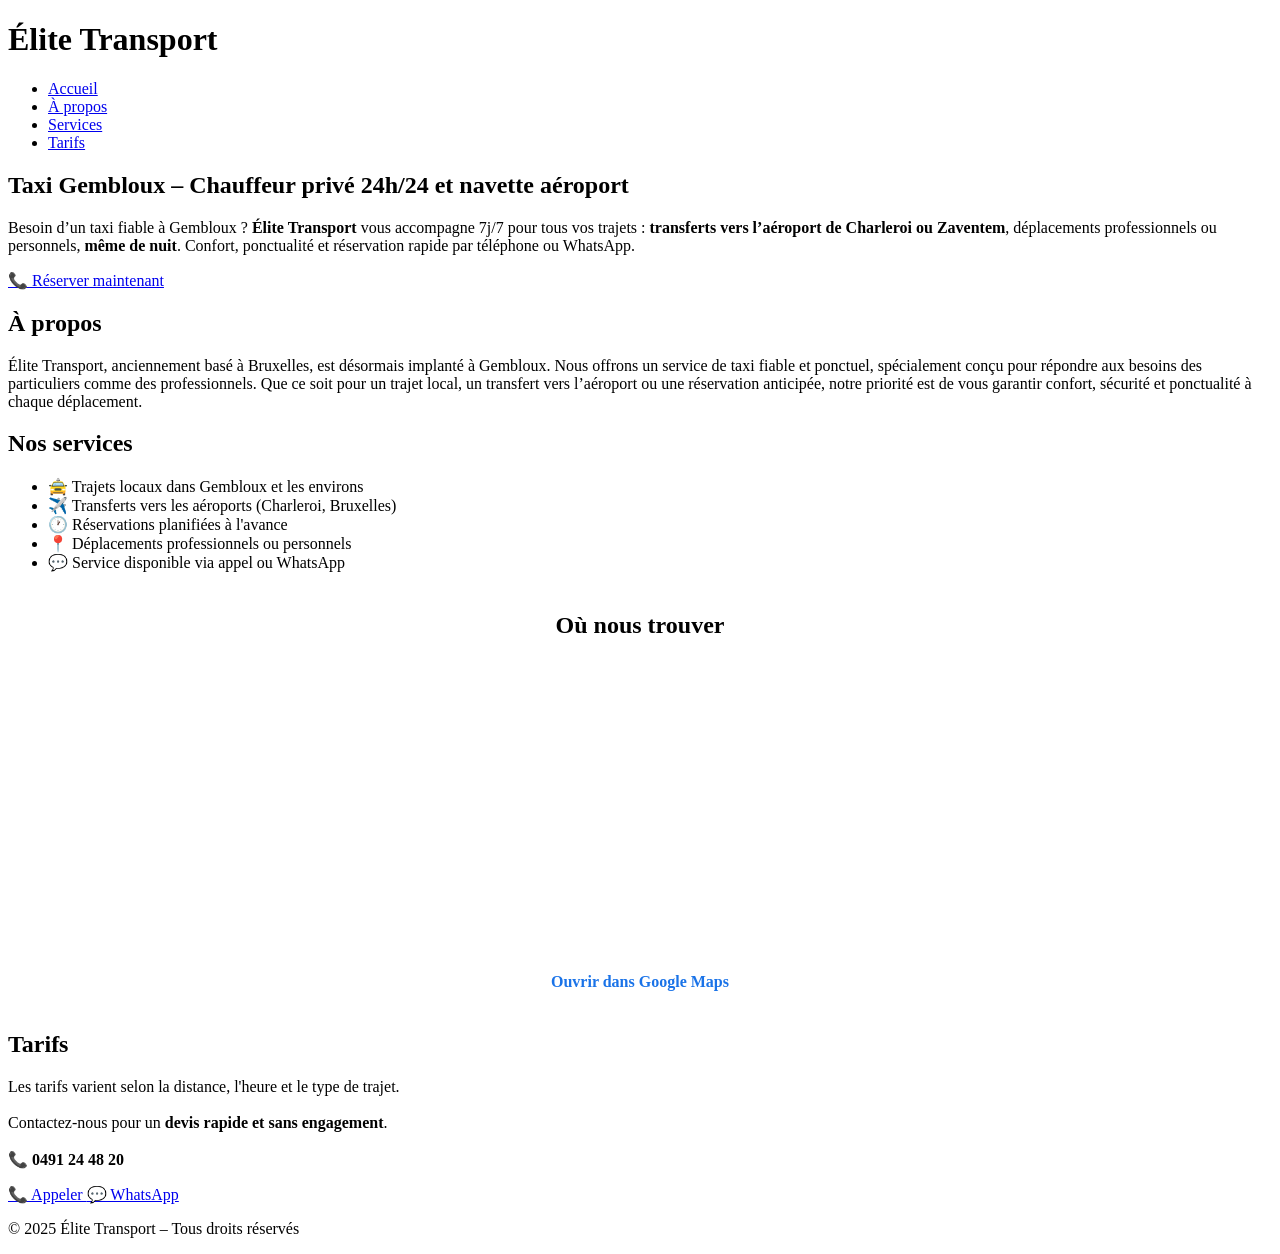
==== index.html @ c0501492 "Mise à jour de la meta description" ====
<!DOCTYPE html>
<html lang="fr">
  <head>
    <meta charset="UTF-8" />
    <meta name="viewport" content="width=device-width, initial-scale=1.0" />
    <meta
      name="description"
      content="Service de taxi fiable à Gembloux. Transferts aéroport Charleroi & Zaventem. Réservation rapide 24h/7 au 0491 24 48 20."
    />
    <title>
      Taxi Gembloux - Navette Aéroport Charleroi/Bruxelles - Elite Transport
    </title>

    <!-- Google Font (Poppins) -->
    <link
      href="https://fonts.googleapis.com/css2?family=Poppins&display=swap"
      rel="stylesheet"
    />

    <!-- Lien vers la feuille de style -->
    <link rel="stylesheet" href="style.css" />
  </head>

  <body>
    <!-- HEADER -->
    <header>
      <h1>Élite Transport</h1>
      <nav>
        <ul>
          <li><a href="#accueil">Accueil</a></li>
          <li><a href="#apropos">À propos</a></li>
          <li><a href="#services">Services</a></li>
          <li><a href="#tarifs">Tarifs</a></li>
        </ul>
      </nav>
    </header>

    <!-- SECTION ACCUEIL -->
    <section id="accueil">
      <h1>Taxi Gembloux – Chauffeur privé 24h/24 et navette aéroport</h1>
      <p>
        Besoin d’un taxi fiable à Gembloux ?
        <strong>Élite Transport</strong> vous accompagne 7j/7 pour tous vos
        trajets :
        <strong>transferts vers l’aéroport de Charleroi ou Zaventem</strong>,
        déplacements professionnels ou personnels,
        <strong>même de nuit</strong>. Confort, ponctualité et réservation
        rapide par téléphone ou WhatsApp.
      </p>
      <a href="tel:+32491244820" class="btn">📞 Réserver maintenant</a>
    </section>

    <!-- SECTION À PROPOS -->
    <section id="apropos">
      <h2>À propos</h2>
      <p>
        Élite Transport, anciennement basé à Bruxelles, est désormais implanté à
        Gembloux. Nous offrons un service de taxi fiable et ponctuel,
        spécialement conçu pour répondre aux besoins des particuliers comme des
        professionnels. Que ce soit pour un trajet local, un transfert vers
        l’aéroport ou une réservation anticipée, notre priorité est de vous
        garantir confort, sécurité et ponctualité à chaque déplacement.
      </p>
    </section>

    <!-- SECTION SERVICES -->
    <section id="services">
      <h2>Nos services</h2>
      <ul class="services-list">
        <li>🚖 Trajets locaux dans Gembloux et les environs</li>
        <li>✈️ Transferts vers les aéroports (Charleroi, Bruxelles)</li>
        <li>🕐 Réservations planifiées à l'avance</li>
        <li>📍 Déplacements professionnels ou personnels</li>
        <li>💬 Service disponible via appel ou WhatsApp</li>
      </ul>
    </section>
    <!--Section google map-->
    <section id="localisation" style="margin: 40px 0">
      <h2 style="text-align: center">Où nous trouver</h2>
      <iframe
        src="https://www.google.com/maps/embed?pb=!1m18!1m12!1m3!1d2536.061858182086!2d4.701999715706268!3d50.51995847944737!2m3!1f0!2f0!3f0!3m2!1i1024!2i768!4f13.1!3m3!1m2!1s0x47c08db95b4ea3f1%3A0x4c4c8c74d0035f15!2sAvenue%20de%20la%20Station%2C%205030%20Gembloux!5e0!3m2!1sfr!2sbe!4v1688442100000!5m2!1sfr!2sbe"
        width="100%"
        height="300"
        style="border: 0"
        allowfullscreen=""
        loading="lazy"
        referrerpolicy="no-referrer-when-downgrade"
        title="Localisation Élite Transport à Avenue de la Station, 5030 Gembloux"
      ></iframe>
      <p style="margin-top: 10px; text-align: center">
        <a
          href="https://goo.gl/maps/JeS1Qd5yTHWvXQvX7"
          target="_blank"
          rel="noopener"
          style="color: #1a73e8; font-weight: bold; text-decoration: none"
        >
          Ouvrir dans Google Maps
        </a>
      </p>
    </section>

    <!-- SECTION TARIFS -->
    <section id="tarifs">
      <h2>Tarifs</h2>
      <p>
        Les tarifs varient selon la distance, l'heure et le type de trajet.
        <br /><br />
        Contactez-nous pour un <strong>devis rapide et sans engagement</strong>.
        <br /><br />
        📞
        <strong
          ><a
            href="tel:+32491244820"
            style="color: inherit; text-decoration: none"
            >0491 24 48 20</a
          ></strong
        >
      </p>
    </section>
    <!-- Bandeau mobile appel + WhatsApp -->
    <section class="mobile-contact-bar">
      <a
        href="tel:+32491244820"
        class="btn-contact phone-btn"
        aria-label="Appeler Élite Transport"
      >
        📞 Appeler
      </a>
      <a
        href="https://wa.me/32491244820"
        target="_blank"
        class="btn-contact whatsapp-btn"
        aria-label="Contacter Élite Transport sur WhatsApp"
      >
        💬 WhatsApp
      </a>
    </section>

    <!-- FOOTER -->
    <footer>
      <p>© 2025 Élite Transport – Tous droits réservés</p>
    </footer>
  </body>
</html>
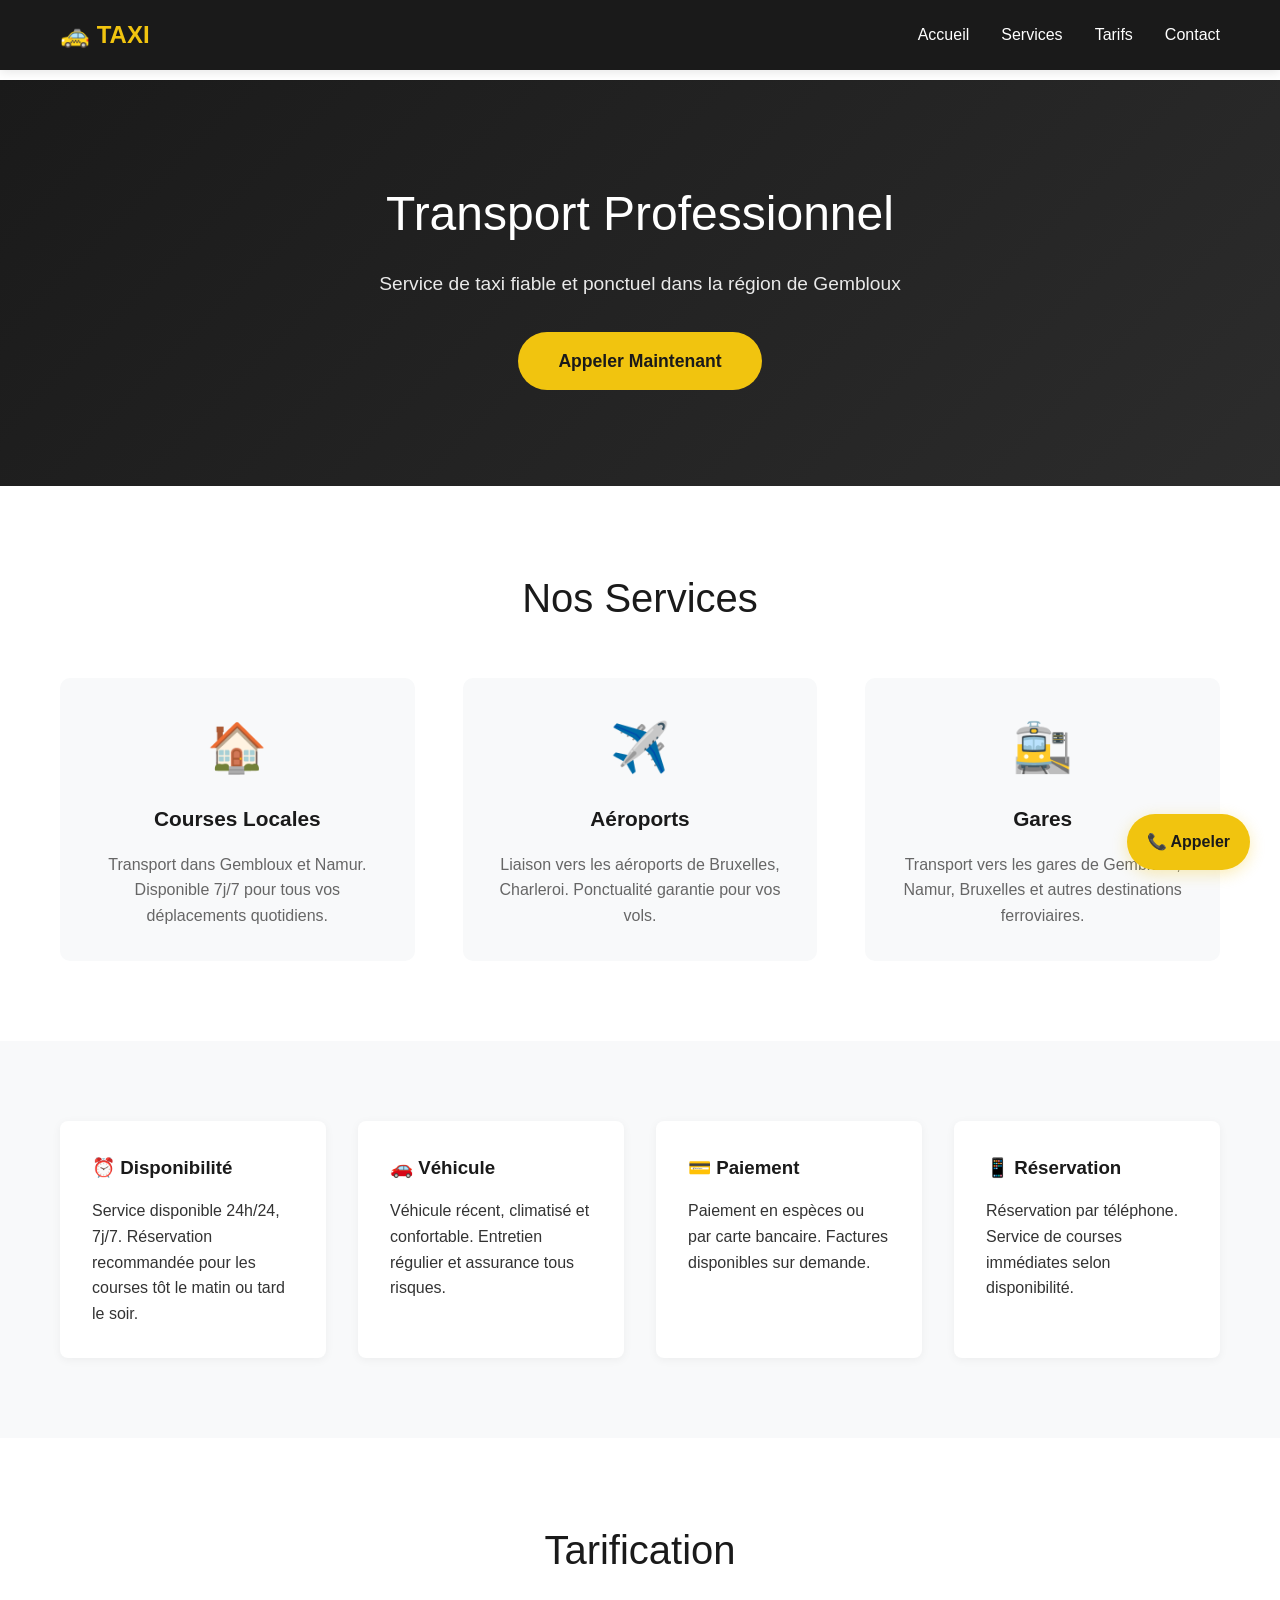
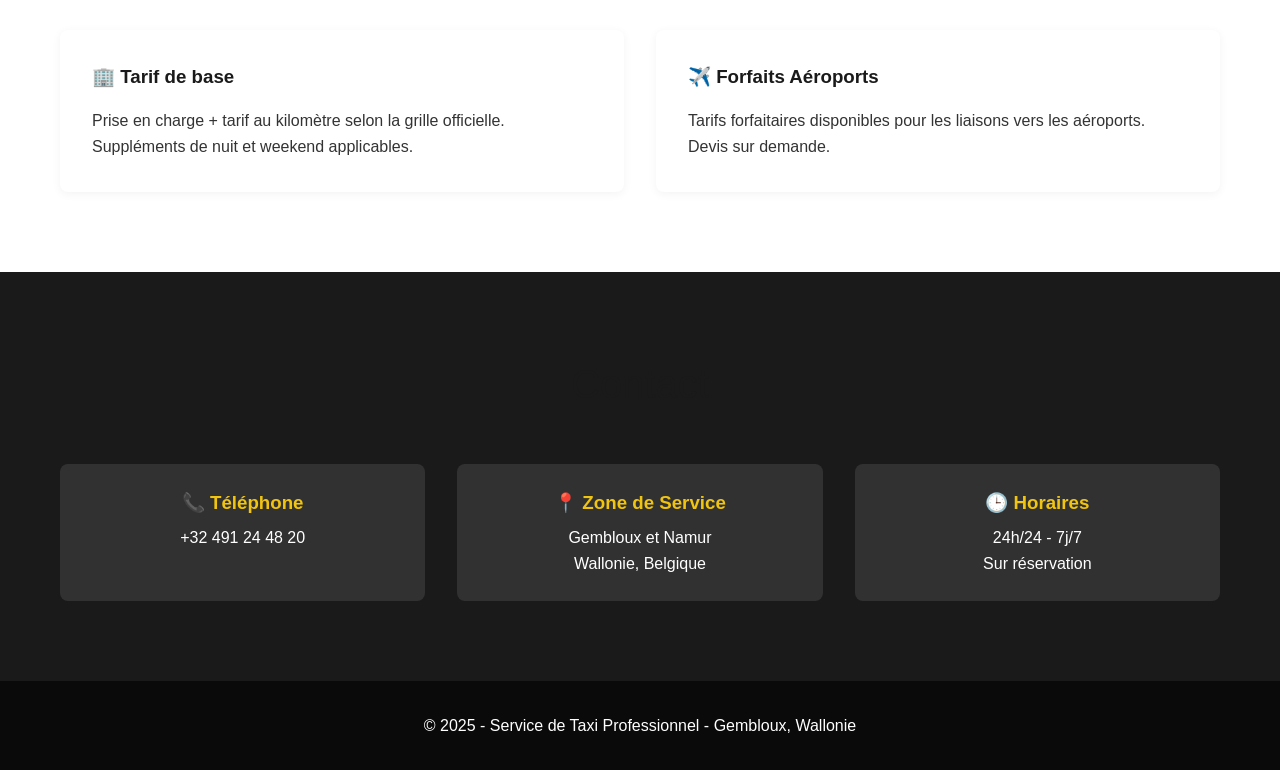
==== commit bab342da: "Ajout du site Taxi Gembloux" ====
--- a/index.html
+++ b/index.html
@@ -3,142 +3,432 @@
   <head>
     <meta charset="UTF-8" />
     <meta name="viewport" content="width=device-width, initial-scale=1.0" />
-    <meta
-      name="description"
-      content="Service de taxi fiable à Gembloux. Transferts aéroport Charleroi & Zaventem. Réservation rapide 24h/7 au 0491 24 48 20."
-    />
-    <title>
-      Taxi Gembloux - Navette Aéroport Charleroi/Bruxelles - Elite Transport
-    </title>
-
-    <!-- Google Font (Poppins) -->
-    <link
-      href="https://fonts.googleapis.com/css2?family=Poppins&display=swap"
-      rel="stylesheet"
-    />
-
-    <!-- Lien vers la feuille de style -->
-    <link rel="stylesheet" href="style.css" />
+    <title>Taxi - Transport Professionnel</title>
+
+    <meta name="description" content="Service de taxi fiable et professionnel à Gembloux et Namur. Courses locales, aéroports, gares. Réservation 24h/24, 7j/7.">
+
+    <style>
+      * {
+        margin: 0;
+        padding: 0;
+        box-sizing: border-box;
+      }
+
+      body {
+        font-family: "Segoe UI", Tahoma, Geneva, Verdana, sans-serif;
+        line-height: 1.6;
+        color: #333;
+        background-color: #fff;
+      }
+
+      .container {
+        max-width: 1200px;
+        margin: 0 auto;
+        padding: 0 20px;
+      }
+
+      header {
+        background: #1a1a1a;
+        color: white;
+        padding: 1rem 0;
+        position: fixed;
+        width: 100%;
+        top: 0;
+        z-index: 1000;
+        box-shadow: 0 2px 10px rgba(0, 0, 0, 0.1);
+      }
+
+      nav {
+        display: flex;
+        justify-content: space-between;
+        align-items: center;
+      }
+
+      .logo {
+        font-size: 1.5rem;
+        font-weight: bold;
+        color: #f1c40f;
+      }
+
+      .nav-links {
+        display: flex;
+        list-style: none;
+        gap: 2rem;
+      }
+
+      .nav-links a {
+        color: white;
+        text-decoration: none;
+        transition: color 0.3s;
+      }
+
+      .nav-links a:hover {
+        color: #f1c40f;
+      }
+
+      main {
+        margin-top: 80px;
+      }
+
+      .hero {
+        background: linear-gradient(135deg, #1a1a1a 0%, #2c2c2c 100%);
+        color: white;
+        padding: 6rem 0;
+        text-align: center;
+      }
+
+      .hero h1 {
+        font-size: 3rem;
+        margin-bottom: 1rem;
+        font-weight: 300;
+      }
+
+      .hero p {
+        font-size: 1.2rem;
+        margin-bottom: 2rem;
+        opacity: 0.9;
+      }
+
+      .cta-button {
+        display: inline-block;
+        background: #f1c40f;
+        color: #1a1a1a;
+        padding: 15px 40px;
+        text-decoration: none;
+        border-radius: 30px;
+        font-weight: bold;
+        font-size: 1.1rem;
+        transition: transform 0.3s, box-shadow 0.3s;
+      }
+
+      .cta-button:hover {
+        transform: translateY(-2px);
+        box-shadow: 0 5px 15px rgba(241, 196, 15, 0.3);
+      }
+
+      .section {
+        padding: 5rem 0;
+      }
+
+      .section h2 {
+        font-size: 2.5rem;
+        text-align: center;
+        margin-bottom: 3rem;
+        font-weight: 300;
+        color: #1a1a1a;
+      }
+
+      .services {
+        display: grid;
+        grid-template-columns: repeat(auto-fit, minmax(300px, 1fr));
+        gap: 3rem;
+        margin-top: 3rem;
+      }
+
+      .service-card {
+        text-align: center;
+        padding: 2rem;
+        background: #f8f9fa;
+        border-radius: 10px;
+        transition: transform 0.3s;
+      }
+
+      .service-card:hover {
+        transform: translateY(-5px);
+      }
+
+      .service-icon {
+        font-size: 3rem;
+        margin-bottom: 1rem;
+      }
+
+      .service-card h3 {
+        font-size: 1.3rem;
+        margin-bottom: 1rem;
+        color: #1a1a1a;
+      }
+
+      .service-card p {
+        color: #666;
+        line-height: 1.6;
+      }
+
+      .info-section {
+        background: #f8f9fa;
+      }
+
+      .info-grid {
+        display: grid;
+        grid-template-columns: repeat(auto-fit, minmax(250px, 1fr));
+        gap: 2rem;
+      }
+
+      .info-card {
+        background: white;
+        padding: 2rem;
+        border-radius: 8px;
+        box-shadow: 0 2px 10px rgba(0, 0, 0, 0.05);
+      }
+
+      .info-card h3 {
+        color: #1a1a1a;
+        margin-bottom: 1rem;
+        display: flex;
+        align-items: center;
+        gap: 10px;
+      }
+
+      .contact {
+        text-align: center;
+        background: #1a1a1a;
+        color: white;
+      }
+
+      .contact-info {
+        display: grid;
+        grid-template-columns: repeat(auto-fit, minmax(250px, 1fr));
+        gap: 2rem;
+        margin-top: 2rem;
+      }
+
+      .contact-item {
+        padding: 1.5rem;
+        background: rgba(255, 255, 255, 0.1);
+        border-radius: 8px;
+      }
+
+      .contact-item h3 {
+        color: #f1c40f;
+        margin-bottom: 0.5rem;
+      }
+
+      footer {
+        background: #0a0a0a;
+        color: white;
+        text-align: center;
+        padding: 2rem 0;
+      }
+
+      .phone-fixed {
+        position: fixed;
+        bottom: 30px;
+        right: 30px;
+        background: #f1c40f;
+        color: #1a1a1a;
+        padding: 15px 20px;
+        border-radius: 50px;
+        text-decoration: none;
+        font-weight: bold;
+        box-shadow: 0 4px 15px rgba(241, 196, 15, 0.3);
+        z-index: 1000;
+        transition: transform 0.3s;
+      }
+
+      .phone-fixed:hover {
+        transform: scale(1.05);
+      }
+
+      @media (max-width: 768px) {
+        .nav-links {
+          display: none;
+        }
+
+        .hero h1 {
+          font-size: 2rem;
+        }
+
+        .hero p {
+          font-size: 1rem;
+        }
+
+        .section h2 {
+          font-size: 2rem;
+        }
+
+        .services {
+          grid-template-columns: 1fr;
+        }
+      }
+    </style>
   </head>
-
   <body>
-    <!-- HEADER -->
     <header>
-      <h1>Élite Transport</h1>
-      <nav>
-        <ul>
+      <nav class="container">
+        <div class="logo">🚕 TAXI</div>
+        </div>
+        <ul class="nav-links">
           <li><a href="#accueil">Accueil</a></li>
-          <li><a href="#apropos">À propos</a></li>
           <li><a href="#services">Services</a></li>
           <li><a href="#tarifs">Tarifs</a></li>
+          <li><a href="#contact">Contact</a></li>
         </ul>
       </nav>
     </header>
 
-    <!-- SECTION ACCUEIL -->
-    <section id="accueil">
-      <h1>Taxi Gembloux – Chauffeur privé 24h/24 et navette aéroport</h1>
-      <p>
-        Besoin d’un taxi fiable à Gembloux ?
-        <strong>Élite Transport</strong> vous accompagne 7j/7 pour tous vos
-        trajets :
-        <strong>transferts vers l’aéroport de Charleroi ou Zaventem</strong>,
-        déplacements professionnels ou personnels,
-        <strong>même de nuit</strong>. Confort, ponctualité et réservation
-        rapide par téléphone ou WhatsApp.
-      </p>
-      <a href="tel:+32491244820" class="btn">📞 Réserver maintenant</a>
-    </section>
-
-    <!-- SECTION À PROPOS -->
-    <section id="apropos">
-      <h2>À propos</h2>
-      <p>
-        Élite Transport, anciennement basé à Bruxelles, est désormais implanté à
-        Gembloux. Nous offrons un service de taxi fiable et ponctuel,
-        spécialement conçu pour répondre aux besoins des particuliers comme des
-        professionnels. Que ce soit pour un trajet local, un transfert vers
-        l’aéroport ou une réservation anticipée, notre priorité est de vous
-        garantir confort, sécurité et ponctualité à chaque déplacement.
-      </p>
-    </section>
-
-    <!-- SECTION SERVICES -->
-    <section id="services">
-      <h2>Nos services</h2>
-      <ul class="services-list">
-        <li>🚖 Trajets locaux dans Gembloux et les environs</li>
-        <li>✈️ Transferts vers les aéroports (Charleroi, Bruxelles)</li>
-        <li>🕐 Réservations planifiées à l'avance</li>
-        <li>📍 Déplacements professionnels ou personnels</li>
-        <li>💬 Service disponible via appel ou WhatsApp</li>
-      </ul>
-    </section>
-    <!--Section google map-->
-    <section id="localisation" style="margin: 40px 0">
-      <h2 style="text-align: center">Où nous trouver</h2>
-      <iframe
-        src="https://www.google.com/maps/embed?pb=!1m18!1m12!1m3!1d2536.061858182086!2d4.701999715706268!3d50.51995847944737!2m3!1f0!2f0!3f0!3m2!1i1024!2i768!4f13.1!3m3!1m2!1s0x47c08db95b4ea3f1%3A0x4c4c8c74d0035f15!2sAvenue%20de%20la%20Station%2C%205030%20Gembloux!5e0!3m2!1sfr!2sbe!4v1688442100000!5m2!1sfr!2sbe"
-        width="100%"
-        height="300"
-        style="border: 0"
-        allowfullscreen=""
-        loading="lazy"
-        referrerpolicy="no-referrer-when-downgrade"
-        title="Localisation Élite Transport à Avenue de la Station, 5030 Gembloux"
-      ></iframe>
-      <p style="margin-top: 10px; text-align: center">
-        <a
-          href="https://goo.gl/maps/JeS1Qd5yTHWvXQvX7"
-          target="_blank"
-          rel="noopener"
-          style="color: #1a73e8; font-weight: bold; text-decoration: none"
-        >
-          Ouvrir dans Google Maps
-        </a>
-      </p>
-    </section>
-
-    <!-- SECTION TARIFS -->
-    <section id="tarifs">
-      <h2>Tarifs</h2>
-      <p>
-        Les tarifs varient selon la distance, l'heure et le type de trajet.
-        <br /><br />
-        Contactez-nous pour un <strong>devis rapide et sans engagement</strong>.
-        <br /><br />
-        📞
-        <strong
-          ><a
-            href="tel:+32491244820"
-            style="color: inherit; text-decoration: none"
-            >0491 24 48 20</a
-          ></strong
-        >
-      </p>
-    </section>
-    <!-- Bandeau mobile appel + WhatsApp -->
-    <section class="mobile-contact-bar">
-      <a
-        href="tel:+32491244820"
-        class="btn-contact phone-btn"
-        aria-label="Appeler Élite Transport"
-      >
-        📞 Appeler
-      </a>
-      <a
-        href="https://wa.me/32491244820"
-        target="_blank"
-        class="btn-contact whatsapp-btn"
-        aria-label="Contacter Élite Transport sur WhatsApp"
-      >
-        💬 WhatsApp
-      </a>
-    </section>
-
-    <!-- FOOTER -->
+    <main>
+      <section id="accueil" class="hero">
+        <div class="container">
+          <h1>Transport Professionnel</h1>
+          <p>Service de taxi fiable et ponctuel dans la région de Gembloux</p>
+          <a href="tel:+32491244820" class="cta-button">Appeler Maintenant</a>
+        </div>
+      </section>
+
+      <section id="services" class="section">
+        <div class="container">
+          <h2>Nos Services</h2>
+          <div class="services">
+            <div class="service-card">
+              <div class="service-icon">🏠</div>
+              <h3>Courses Locales</h3>
+              <p>
+                Transport dans Gembloux et Namur. Disponible 7j/7 pour tous vos
+                déplacements quotidiens.
+              </p>
+            </div>
+            <div class="service-card">
+              <div class="service-icon">✈️</div>
+              <h3>Aéroports</h3>
+              <p>
+                Liaison vers les aéroports de Bruxelles, Charleroi. Ponctualité
+                garantie pour vos vols.
+              </p>
+            </div>
+            <div class="service-card">
+              <div class="service-icon">🚉</div>
+              <h3>Gares</h3>
+              <p>
+                Transport vers les gares de Gembloux, Namur, Bruxelles et autres
+                destinations ferroviaires.
+              </p>
+            </div>
+          </div>
+        </div>
+      </section>
+
+      <section class="section info-section">
+        <div class="container">
+          <div class="info-grid">
+            <div class="info-card">
+              <h3>⏰ Disponibilité</h3>
+              <p>
+                Service disponible 24h/24, 7j/7. Réservation recommandée pour
+                les courses tôt le matin ou tard le soir.
+              </p>
+            </div>
+            <div class="info-card">
+              <h3>🚗 Véhicule</h3>
+              <p>
+                Véhicule récent, climatisé et confortable. Entretien régulier et
+                assurance tous risques.
+              </p>
+            </div>
+            <div class="info-card">
+              <h3>💳 Paiement</h3>
+              <p>
+                Paiement en espèces ou par carte bancaire. Factures disponibles
+                sur demande.
+              </p>
+            </div>
+            <div class="info-card">
+              <h3>📱 Réservation</h3>
+              <p>
+                Réservation par téléphone. Service de courses immédiates selon
+                disponibilité.
+              </p>
+            </div>
+          </div>
+        </div>
+      </section>
+
+      <section id="tarifs" class="section">
+        <div class="container">
+          <h2>Tarification</h2>
+          <div class="info-grid">
+            <div class="info-card">
+              <h3>🏢 Tarif de base</h3>
+              <p>
+                Prise en charge + tarif au kilomètre selon la grille officielle.
+                Suppléments de nuit et weekend applicables.
+              </p>
+            </div>
+            <div class="info-card">
+              <h3>✈️ Forfaits Aéroports</h3>
+              <p>
+                Tarifs forfaitaires disponibles pour les liaisons vers les
+                aéroports. Devis sur demande.
+              </p>
+            </div>
+          </div>
+        </div>
+      </section>
+
+      <section id="contact" class="section contact">
+        <div class="container">
+          <h2>Contact</h2>
+          <div class="contact-info">
+            <div class="contact-item">
+              <h3>📞 Téléphone</h3>
+              <p>+32 491 24 48 20</p>
+            </div>
+            <div class="contact-item">
+              <h3>📍 Zone de Service</h3>
+              <p>Gembloux et Namur<br />Wallonie, Belgique</p>
+            </div>
+            <div class="contact-item">
+              <h3>🕒 Horaires</h3>
+              <p>24h/24 - 7j/7<br />Sur réservation</p>
+            </div>
+          </div>
+        </div>
+      </section>
+    </main>
+
     <footer>
-      <p>© 2025 Élite Transport – Tous droits réservés</p>
+      <div class="container">
+        <p>&copy; 2025 - Service de Taxi Professionnel - Gembloux, Wallonie</p>
+      </div>
     </footer>
+
+    <a href="tel:+32491244820" class="phone-fixed">📞 Appeler</a>
+
+    <script>
+      // Smooth scrolling pour la navigation
+      document.querySelectorAll('a[href^="#"]').forEach((anchor) => {
+        anchor.addEventListener("click", function (e) {
+          e.preventDefault();
+          const target = document.querySelector(this.getAttribute("href"));
+          if (target) {
+            target.scrollIntoView({
+              behavior: "smooth",
+              block: "start",
+            });
+          }
+        });
+      });
+
+      // Animation d'apparition des éléments au scroll
+      const observerOptions = {
+        threshold: 0.1,
+        rootMargin: "0px 0px -50px 0px",
+      };
+
+      const observer = new IntersectionObserver((entries) => {
+        entries.forEach((entry) => {
+          if (entry.isIntersecting) {
+            entry.target.style.opacity = "1";
+            entry.target.style.transform = "translateY(0)";
+          }
+        });
+      }, observerOptions);
+
+      // Observer les cartes de service
+      document.querySelectorAll(".service-card, .info-card").forEach((card) => {
+        card.style.opacity = "0";
+        card.style.transform = "translateY(20px)";
+        card.style.transition = "opacity 0.6s ease, transform 0.6s ease";
+        observer.observe(card);
+      });
+    </script>
   </body>
 </html>
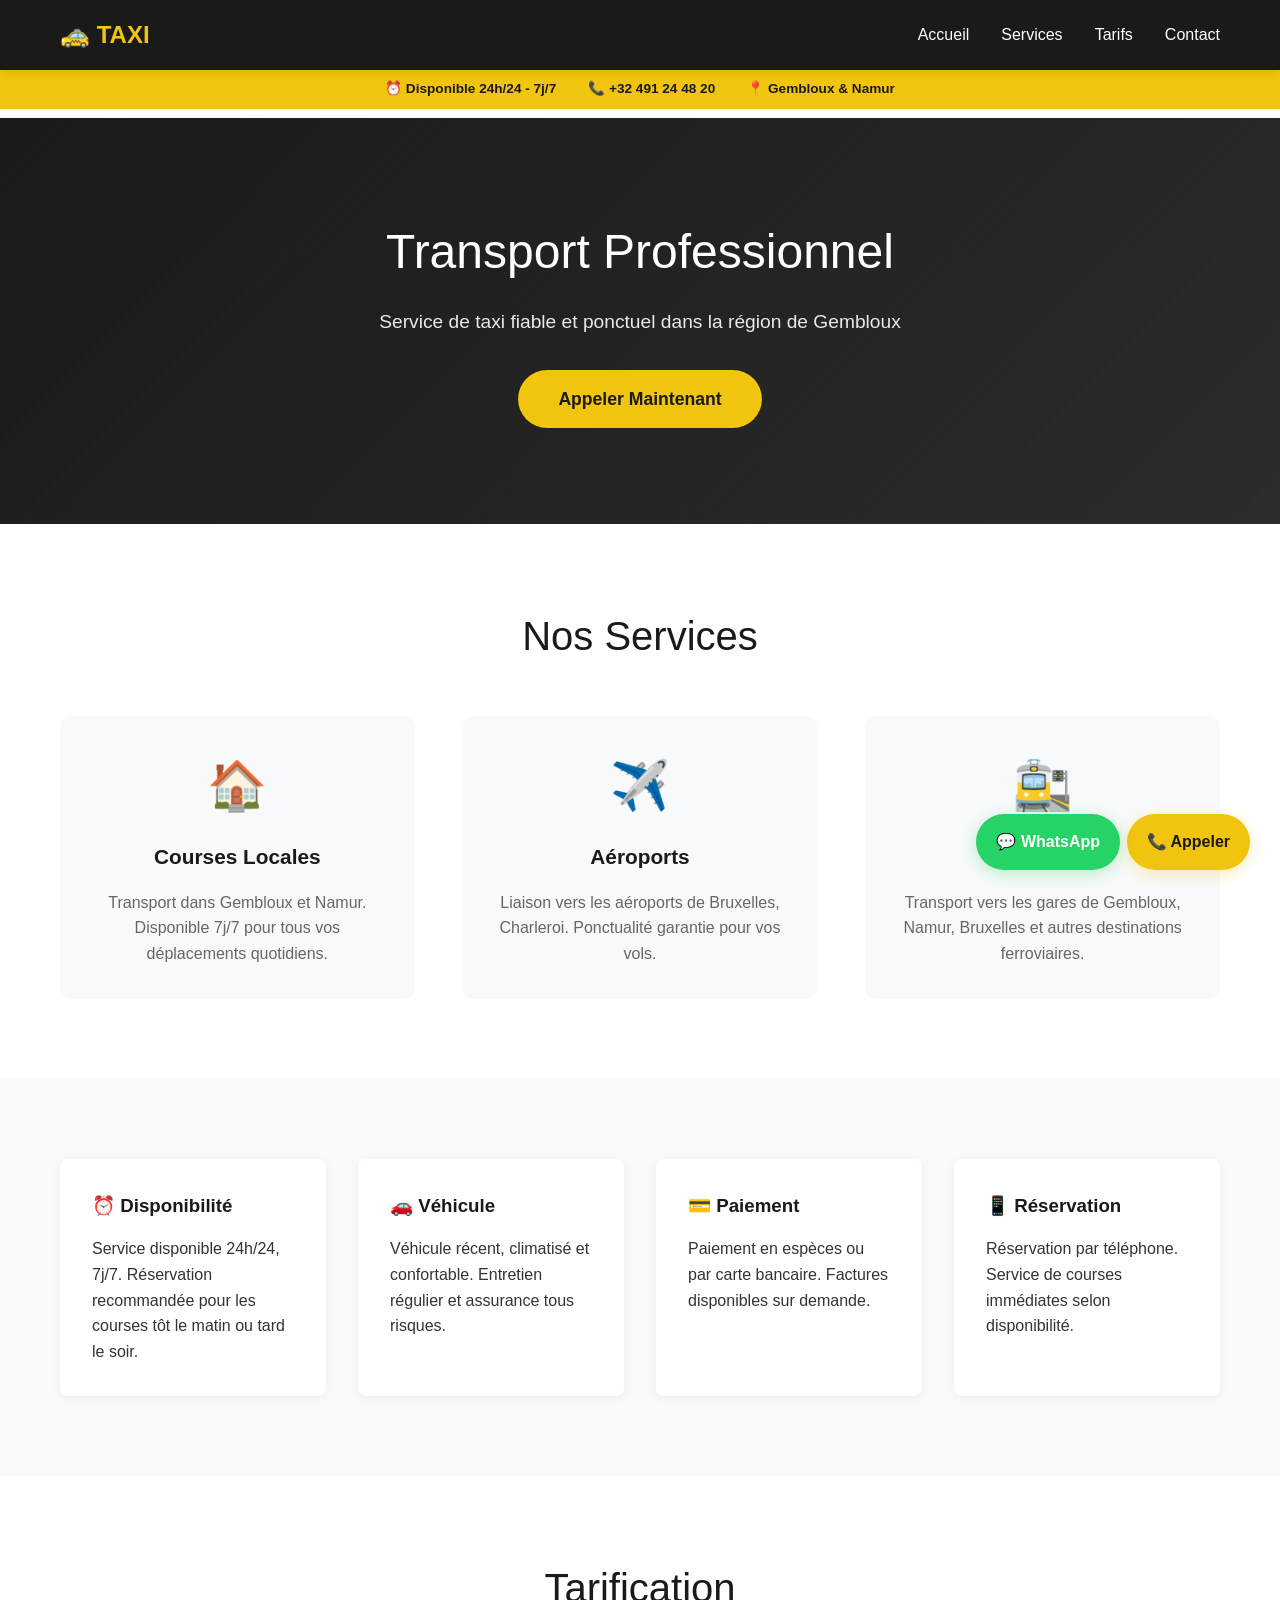
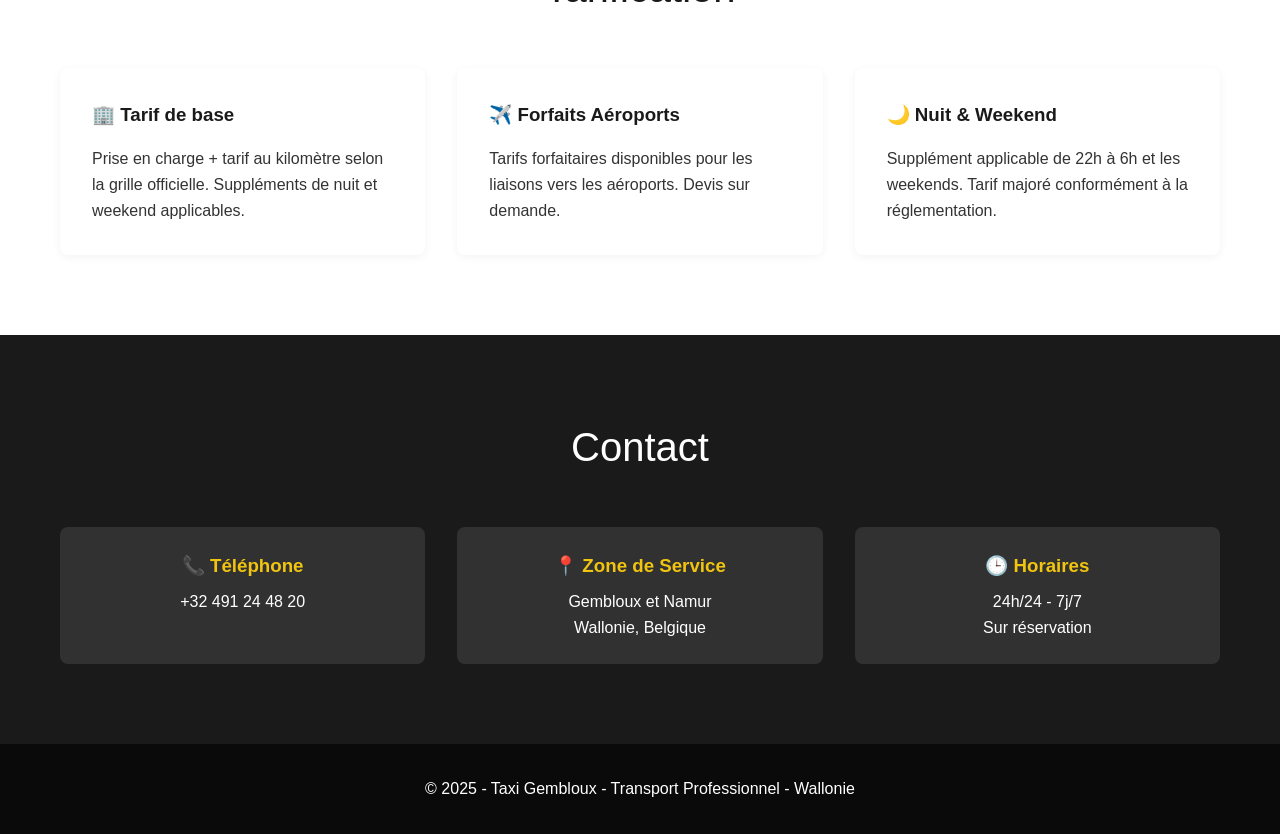
==== commit 22f18308: "Amélioration du site" ====
--- a/index.html
+++ b/index.html
@@ -3,267 +3,44 @@
   <head>
     <meta charset="UTF-8" />
     <meta name="viewport" content="width=device-width, initial-scale=1.0" />
-    <title>Taxi - Transport Professionnel</title>
-
-    <meta name="description" content="Service de taxi fiable et professionnel à Gembloux et Namur. Courses locales, aéroports, gares. Réservation 24h/24, 7j/7.">
-
-    <style>
-      * {
-        margin: 0;
-        padding: 0;
-        box-sizing: border-box;
-      }
-
-      body {
-        font-family: "Segoe UI", Tahoma, Geneva, Verdana, sans-serif;
-        line-height: 1.6;
-        color: #333;
-        background-color: #fff;
-      }
-
-      .container {
-        max-width: 1200px;
-        margin: 0 auto;
-        padding: 0 20px;
-      }
-
-      header {
-        background: #1a1a1a;
-        color: white;
-        padding: 1rem 0;
-        position: fixed;
-        width: 100%;
-        top: 0;
-        z-index: 1000;
-        box-shadow: 0 2px 10px rgba(0, 0, 0, 0.1);
-      }
-
-      nav {
-        display: flex;
-        justify-content: space-between;
-        align-items: center;
-      }
-
-      .logo {
-        font-size: 1.5rem;
-        font-weight: bold;
-        color: #f1c40f;
-      }
-
-      .nav-links {
-        display: flex;
-        list-style: none;
-        gap: 2rem;
-      }
-
-      .nav-links a {
-        color: white;
-        text-decoration: none;
-        transition: color 0.3s;
-      }
-
-      .nav-links a:hover {
-        color: #f1c40f;
-      }
-
-      main {
-        margin-top: 80px;
-      }
-
-      .hero {
-        background: linear-gradient(135deg, #1a1a1a 0%, #2c2c2c 100%);
-        color: white;
-        padding: 6rem 0;
-        text-align: center;
-      }
-
-      .hero h1 {
-        font-size: 3rem;
-        margin-bottom: 1rem;
-        font-weight: 300;
-      }
-
-      .hero p {
-        font-size: 1.2rem;
-        margin-bottom: 2rem;
-        opacity: 0.9;
-      }
-
-      .cta-button {
-        display: inline-block;
-        background: #f1c40f;
-        color: #1a1a1a;
-        padding: 15px 40px;
-        text-decoration: none;
-        border-radius: 30px;
-        font-weight: bold;
-        font-size: 1.1rem;
-        transition: transform 0.3s, box-shadow 0.3s;
-      }
-
-      .cta-button:hover {
-        transform: translateY(-2px);
-        box-shadow: 0 5px 15px rgba(241, 196, 15, 0.3);
-      }
-
-      .section {
-        padding: 5rem 0;
-      }
-
-      .section h2 {
-        font-size: 2.5rem;
-        text-align: center;
-        margin-bottom: 3rem;
-        font-weight: 300;
-        color: #1a1a1a;
-      }
-
-      .services {
-        display: grid;
-        grid-template-columns: repeat(auto-fit, minmax(300px, 1fr));
-        gap: 3rem;
-        margin-top: 3rem;
-      }
-
-      .service-card {
-        text-align: center;
-        padding: 2rem;
-        background: #f8f9fa;
-        border-radius: 10px;
-        transition: transform 0.3s;
-      }
-
-      .service-card:hover {
-        transform: translateY(-5px);
-      }
-
-      .service-icon {
-        font-size: 3rem;
-        margin-bottom: 1rem;
-      }
-
-      .service-card h3 {
-        font-size: 1.3rem;
-        margin-bottom: 1rem;
-        color: #1a1a1a;
-      }
-
-      .service-card p {
-        color: #666;
-        line-height: 1.6;
-      }
-
-      .info-section {
-        background: #f8f9fa;
-      }
-
-      .info-grid {
-        display: grid;
-        grid-template-columns: repeat(auto-fit, minmax(250px, 1fr));
-        gap: 2rem;
-      }
-
-      .info-card {
-        background: white;
-        padding: 2rem;
-        border-radius: 8px;
-        box-shadow: 0 2px 10px rgba(0, 0, 0, 0.05);
-      }
-
-      .info-card h3 {
-        color: #1a1a1a;
-        margin-bottom: 1rem;
-        display: flex;
-        align-items: center;
-        gap: 10px;
-      }
-
-      .contact {
-        text-align: center;
-        background: #1a1a1a;
-        color: white;
-      }
-
-      .contact-info {
-        display: grid;
-        grid-template-columns: repeat(auto-fit, minmax(250px, 1fr));
-        gap: 2rem;
-        margin-top: 2rem;
-      }
-
-      .contact-item {
-        padding: 1.5rem;
-        background: rgba(255, 255, 255, 0.1);
-        border-radius: 8px;
-      }
-
-      .contact-item h3 {
-        color: #f1c40f;
-        margin-bottom: 0.5rem;
-      }
-
-      footer {
-        background: #0a0a0a;
-        color: white;
-        text-align: center;
-        padding: 2rem 0;
-      }
-
-      .phone-fixed {
-        position: fixed;
-        bottom: 30px;
-        right: 30px;
-        background: #f1c40f;
-        color: #1a1a1a;
-        padding: 15px 20px;
-        border-radius: 50px;
-        text-decoration: none;
-        font-weight: bold;
-        box-shadow: 0 4px 15px rgba(241, 196, 15, 0.3);
-        z-index: 1000;
-        transition: transform 0.3s;
-      }
-
-      .phone-fixed:hover {
-        transform: scale(1.05);
-      }
-
-      @media (max-width: 768px) {
-        .nav-links {
-          display: none;
-        }
-
-        .hero h1 {
-          font-size: 2rem;
-        }
-
-        .hero p {
-          font-size: 1rem;
-        }
-
-        .section h2 {
-          font-size: 2rem;
-        }
-
-        .services {
-          grid-template-columns: 1fr;
-        }
-      }
-    </style>
+    <title>Taxi Gembloux - Transport Professionnel</title>
+
+    <meta
+      name="description"
+      content="Service de taxi fiable et professionnel à Gembloux et Namur. Courses locales, aéroports, gares. Réservation 24h/24, 7j/7."
+    />
+
+    <link rel="icon" type="image/svg+xml" href="favicon.svg" />
+    <link rel="stylesheet" href="style.css" />
   </head>
   <body>
     <header>
       <nav class="container">
         <div class="logo">🚕 TAXI</div>
-        </div>
-        <ul class="nav-links">
+        <ul class="nav-links" id="nav-links">
           <li><a href="#accueil">Accueil</a></li>
           <li><a href="#services">Services</a></li>
           <li><a href="#tarifs">Tarifs</a></li>
           <li><a href="#contact">Contact</a></li>
         </ul>
+        <button
+          class="hamburger"
+          id="hamburger"
+          aria-label="Ouvrir le menu"
+          aria-expanded="false"
+        >
+          <span></span>
+          <span></span>
+          <span></span>
+        </button>
       </nav>
     </header>
+
+    <div class="info-bar">
+      <span>⏰ Disponible 24h/24 - 7j/7</span>
+      <span>📞 +32 491 24 48 20</span>
+      <span>📍 Gembloux &amp; Namur</span>
+    </div>
 
     <main>
       <section id="accueil" class="hero">
@@ -359,6 +136,13 @@
                 aéroports. Devis sur demande.
               </p>
             </div>
+            <div class="info-card">
+              <h3>🌙 Nuit & Weekend</h3>
+              <p>
+                Supplément applicable de 22h à 6h et les weekends. Tarif majoré
+                conformément à la réglementation.
+              </p>
+            </div>
           </div>
         </div>
       </section>
@@ -386,13 +170,45 @@
 
     <footer>
       <div class="container">
-        <p>&copy; 2025 - Service de Taxi Professionnel - Gembloux, Wallonie</p>
+        <p>&copy; 2025 - Taxi Gembloux - Transport Professionnel - Wallonie</p>
       </div>
     </footer>
 
-    <a href="tel:+32491244820" class="phone-fixed">📞 Appeler</a>
+    <a
+      href="tel:+32491244820"
+      class="phone-fixed"
+      aria-label="Appeler le taxi au +32 491 24 48 20"
+      >📞 Appeler</a
+    >
+    <a
+      href="https://wa.me/32491244820"
+      class="whatsapp-fixed"
+      target="_blank"
+      rel="noopener"
+      aria-label="Contacter le taxi par WhatsApp"
+      >💬 WhatsApp</a
+    >
 
     <script>
+      // Menu hamburger
+      const hamburger = document.getElementById("hamburger");
+      const navLinks = document.getElementById("nav-links");
+
+      hamburger.addEventListener("click", () => {
+        const isOpen = navLinks.classList.toggle("open");
+        hamburger.classList.toggle("open", isOpen);
+        hamburger.setAttribute("aria-expanded", isOpen);
+      });
+
+      // Fermer le menu au clic sur un lien
+      navLinks.querySelectorAll("a").forEach((link) => {
+        link.addEventListener("click", () => {
+          navLinks.classList.remove("open");
+          hamburger.classList.remove("open");
+          hamburger.setAttribute("aria-expanded", "false");
+        });
+      });
+
       // Smooth scrolling pour la navigation
       document.querySelectorAll('a[href^="#"]').forEach((anchor) => {
         anchor.addEventListener("click", function (e) {
--- a/style.css
+++ b/style.css
@@ -0,0 +1,371 @@
+* {
+  margin: 0;
+  padding: 0;
+  box-sizing: border-box;
+}
+
+body {
+  font-family: "Segoe UI", Tahoma, Geneva, Verdana, sans-serif;
+  line-height: 1.6;
+  color: #333;
+  background-color: #fff;
+}
+
+.container {
+  max-width: 1200px;
+  margin: 0 auto;
+  padding: 0 20px;
+}
+
+header {
+  background: #1a1a1a;
+  color: white;
+  padding: 1rem 0;
+  position: fixed;
+  width: 100%;
+  top: 0;
+  z-index: 1000;
+  box-shadow: 0 2px 10px rgba(0, 0, 0, 0.1);
+}
+
+nav {
+  display: flex;
+  justify-content: space-between;
+  align-items: center;
+}
+
+.logo {
+  font-size: 1.5rem;
+  font-weight: bold;
+  color: #f1c40f;
+}
+
+.nav-links {
+  display: flex;
+  list-style: none;
+  gap: 2rem;
+}
+
+.nav-links a {
+  color: white;
+  text-decoration: none;
+  transition: color 0.3s;
+}
+
+.nav-links a:hover {
+  color: #f1c40f;
+}
+
+.info-bar {
+  position: fixed;
+  top: 68px;
+  width: 100%;
+  background: #f1c40f;
+  color: #1a1a1a;
+  text-align: center;
+  padding: 0.6rem 1rem;
+  font-size: 0.85rem;
+  font-weight: 600;
+  display: flex;
+  justify-content: center;
+  gap: 2rem;
+  z-index: 999;
+}
+
+main {
+  margin-top: 118px;
+}
+
+.hero {
+  background: linear-gradient(135deg, #1a1a1a 0%, #2c2c2c 100%);
+  color: white;
+  padding: 6rem 0;
+  text-align: center;
+}
+
+.hero h1 {
+  font-size: 3rem;
+  margin-bottom: 1rem;
+  font-weight: 300;
+}
+
+.hero p {
+  font-size: 1.2rem;
+  margin-bottom: 2rem;
+  opacity: 0.9;
+}
+
+.cta-button {
+  display: inline-block;
+  background: #f1c40f;
+  color: #1a1a1a;
+  padding: 15px 40px;
+  text-decoration: none;
+  border-radius: 30px;
+  font-weight: bold;
+  font-size: 1.1rem;
+  transition: transform 0.3s, box-shadow 0.3s;
+}
+
+.cta-button:hover {
+  transform: translateY(-2px);
+  box-shadow: 0 5px 15px rgba(241, 196, 15, 0.3);
+}
+
+.section {
+  padding: 5rem 0;
+}
+
+.section h2 {
+  font-size: 2.5rem;
+  text-align: center;
+  margin-bottom: 3rem;
+  font-weight: 300;
+  color: #1a1a1a;
+}
+
+.services {
+  display: grid;
+  grid-template-columns: repeat(auto-fit, minmax(300px, 1fr));
+  gap: 3rem;
+  margin-top: 3rem;
+}
+
+.service-card {
+  text-align: center;
+  padding: 2rem;
+  background: #f8f9fa;
+  border-radius: 10px;
+  transition: transform 0.3s;
+}
+
+.service-card:hover {
+  transform: translateY(-5px);
+}
+
+.service-icon {
+  font-size: 3rem;
+  margin-bottom: 1rem;
+}
+
+.service-card h3 {
+  font-size: 1.3rem;
+  margin-bottom: 1rem;
+  color: #1a1a1a;
+}
+
+.service-card p {
+  color: #666;
+  line-height: 1.6;
+}
+
+.info-section {
+  background: #f8f9fa;
+}
+
+.info-grid {
+  display: grid;
+  grid-template-columns: repeat(auto-fit, minmax(250px, 1fr));
+  gap: 2rem;
+}
+
+.info-card {
+  background: white;
+  padding: 2rem;
+  border-radius: 8px;
+  box-shadow: 0 2px 10px rgba(0, 0, 0, 0.05);
+}
+
+.info-card h3 {
+  color: #1a1a1a;
+  margin-bottom: 1rem;
+  display: flex;
+  align-items: center;
+  gap: 10px;
+}
+
+.contact {
+  text-align: center;
+  background: #1a1a1a;
+  color: white;
+}
+
+.contact h2 {
+  color: white;
+}
+
+.contact-info {
+  display: grid;
+  grid-template-columns: repeat(auto-fit, minmax(250px, 1fr));
+  gap: 2rem;
+  margin-top: 2rem;
+}
+
+.contact-item {
+  padding: 1.5rem;
+  background: rgba(255, 255, 255, 0.1);
+  border-radius: 8px;
+}
+
+.contact-item h3 {
+  color: #f1c40f;
+  margin-bottom: 0.5rem;
+}
+
+footer {
+  background: #0a0a0a;
+  color: white;
+  text-align: center;
+  padding: 2rem 0;
+}
+
+/* Boutons fixes — desktop */
+.phone-fixed {
+  position: fixed;
+  bottom: 30px;
+  right: 30px;
+  background: #f1c40f;
+  color: #1a1a1a;
+  padding: 15px 20px;
+  border-radius: 50px;
+  text-decoration: none;
+  font-weight: bold;
+  box-shadow: 0 4px 15px rgba(241, 196, 15, 0.3);
+  z-index: 1000;
+  transition: transform 0.3s;
+}
+
+.phone-fixed:hover {
+  transform: scale(1.05);
+}
+
+.whatsapp-fixed {
+  position: fixed;
+  bottom: 30px;
+  right: 160px;
+  background: #25d366;
+  color: white;
+  padding: 15px 20px;
+  border-radius: 50px;
+  text-decoration: none;
+  font-weight: bold;
+  box-shadow: 0 4px 15px rgba(37, 211, 102, 0.3);
+  z-index: 1000;
+  transition: transform 0.3s;
+}
+
+.whatsapp-fixed:hover {
+  transform: scale(1.05);
+}
+
+.hamburger {
+  display: none;
+  flex-direction: column;
+  gap: 5px;
+  background: none;
+  border: none;
+  cursor: pointer;
+  padding: 5px;
+}
+
+.hamburger span {
+  display: block;
+  width: 25px;
+  height: 2px;
+  background: white;
+  border-radius: 2px;
+  transition: transform 0.3s, opacity 0.3s;
+}
+
+.hamburger.open span:nth-child(1) {
+  transform: translateY(7px) rotate(45deg);
+}
+
+.hamburger.open span:nth-child(2) {
+  opacity: 0;
+}
+
+.hamburger.open span:nth-child(3) {
+  transform: translateY(-7px) rotate(-45deg);
+}
+
+/* ===== MOBILE ===== */
+@media (max-width: 768px) {
+  .hamburger {
+    display: flex;
+  }
+
+  .nav-links {
+    display: none;
+    flex-direction: column;
+    gap: 0;
+    position: absolute;
+    top: 100%;
+    left: 0;
+    width: 100%;
+    background: #1a1a1a;
+    padding: 1rem 0;
+  }
+
+  .nav-links.open {
+    display: flex;
+  }
+
+  .nav-links li a {
+    display: block;
+    padding: 0.75rem 1.5rem;
+  }
+
+  .hero h1 {
+    font-size: 2rem;
+  }
+
+  .hero p {
+    font-size: 1rem;
+  }
+
+  .section h2 {
+    font-size: 2rem;
+  }
+
+  .services {
+    grid-template-columns: 1fr;
+  }
+
+  /* Bannière jaune — plus haute et visible */
+  .info-bar {
+    top: 57px;
+    padding: 1.2rem 1rem 0.8rem 1rem;
+    font-size: 0.75rem;
+    gap: 0.6rem;
+    flex-wrap: wrap;
+    line-height: 1.8;
+  }
+
+  main {
+    margin-top: 160px;
+  }
+
+  /* Boutons fixes — centrés avec espace entre eux */
+  .phone-fixed,
+  .whatsapp-fixed {
+    position: fixed;
+    bottom: 20px;
+    top: auto;
+    right: auto;
+    left: auto;
+    transform: none;
+    padding: 13px 20px;
+    font-size: 0.95rem;
+  }
+
+  .whatsapp-fixed {
+    left: 8px;
+    background: #25d366;
+  }
+
+  .phone-fixed {
+    right: 8px;
+    background: #f1c40f;
+  }
+}
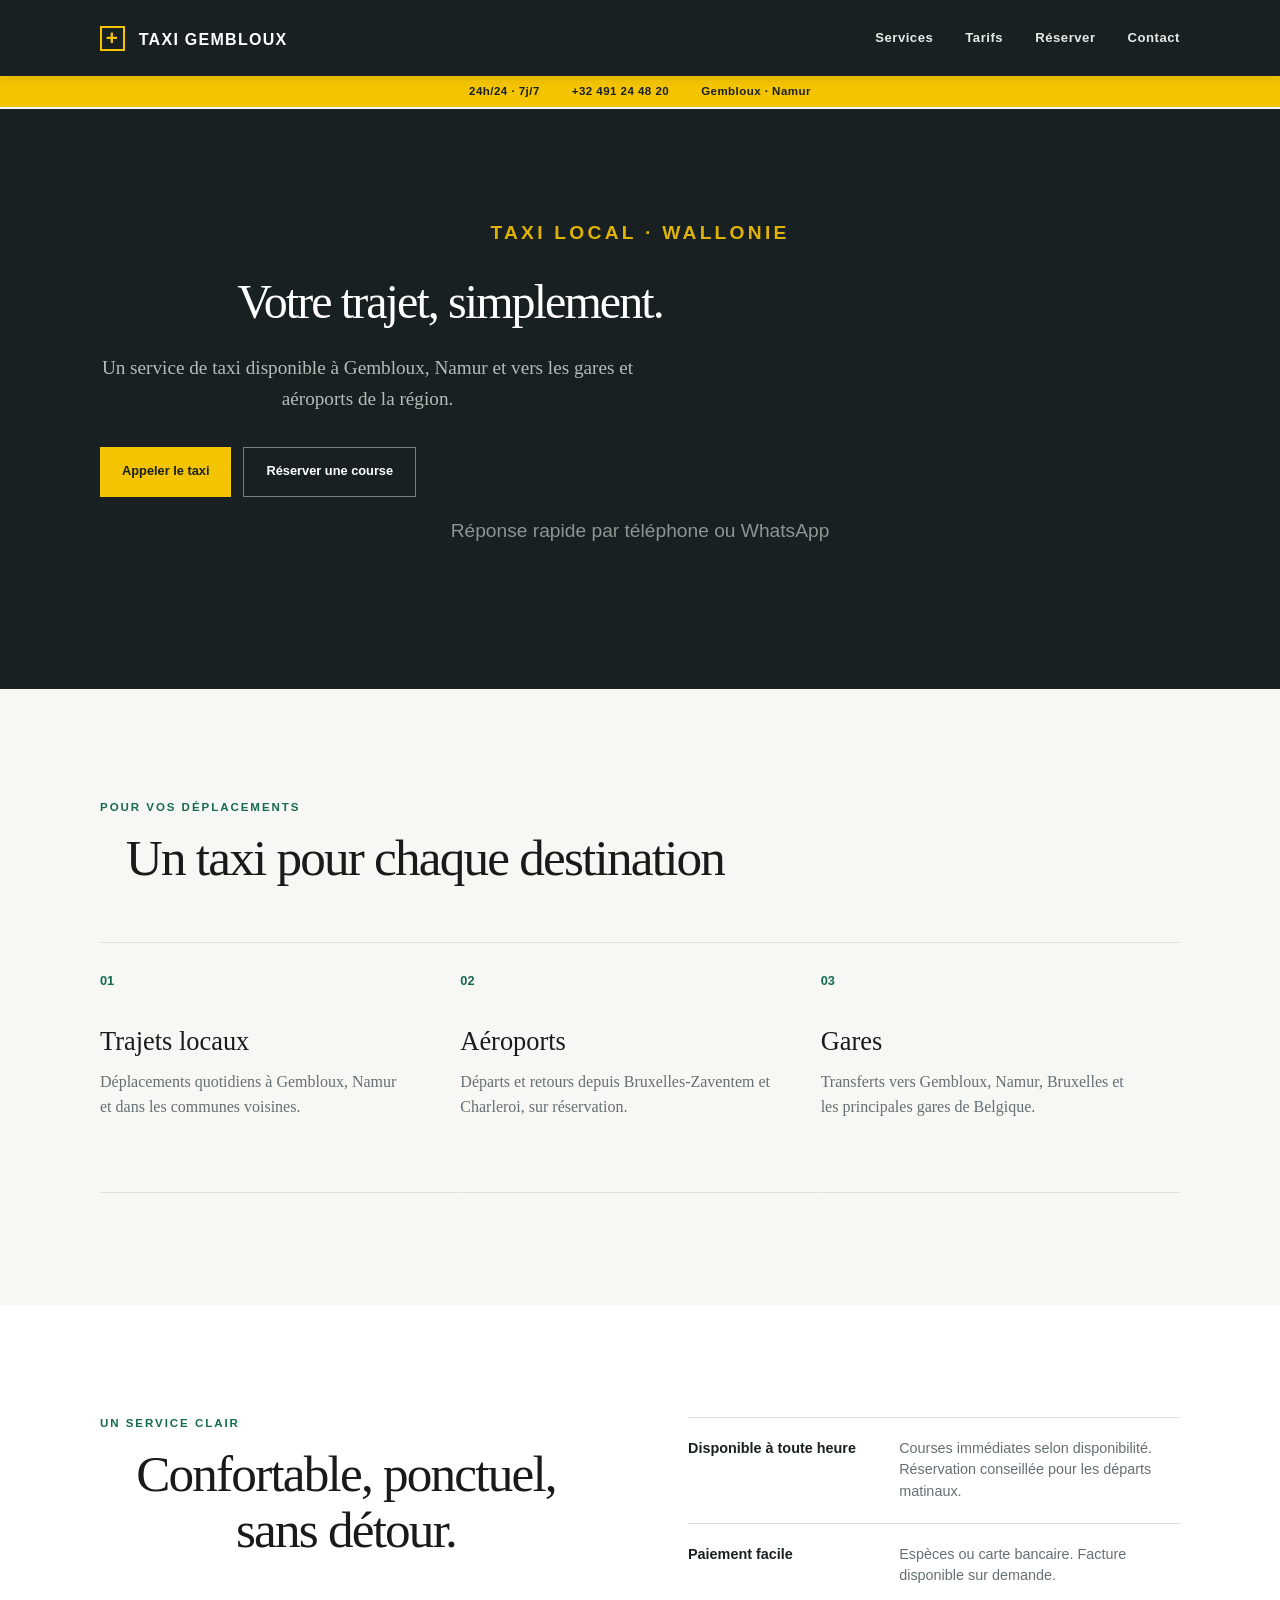
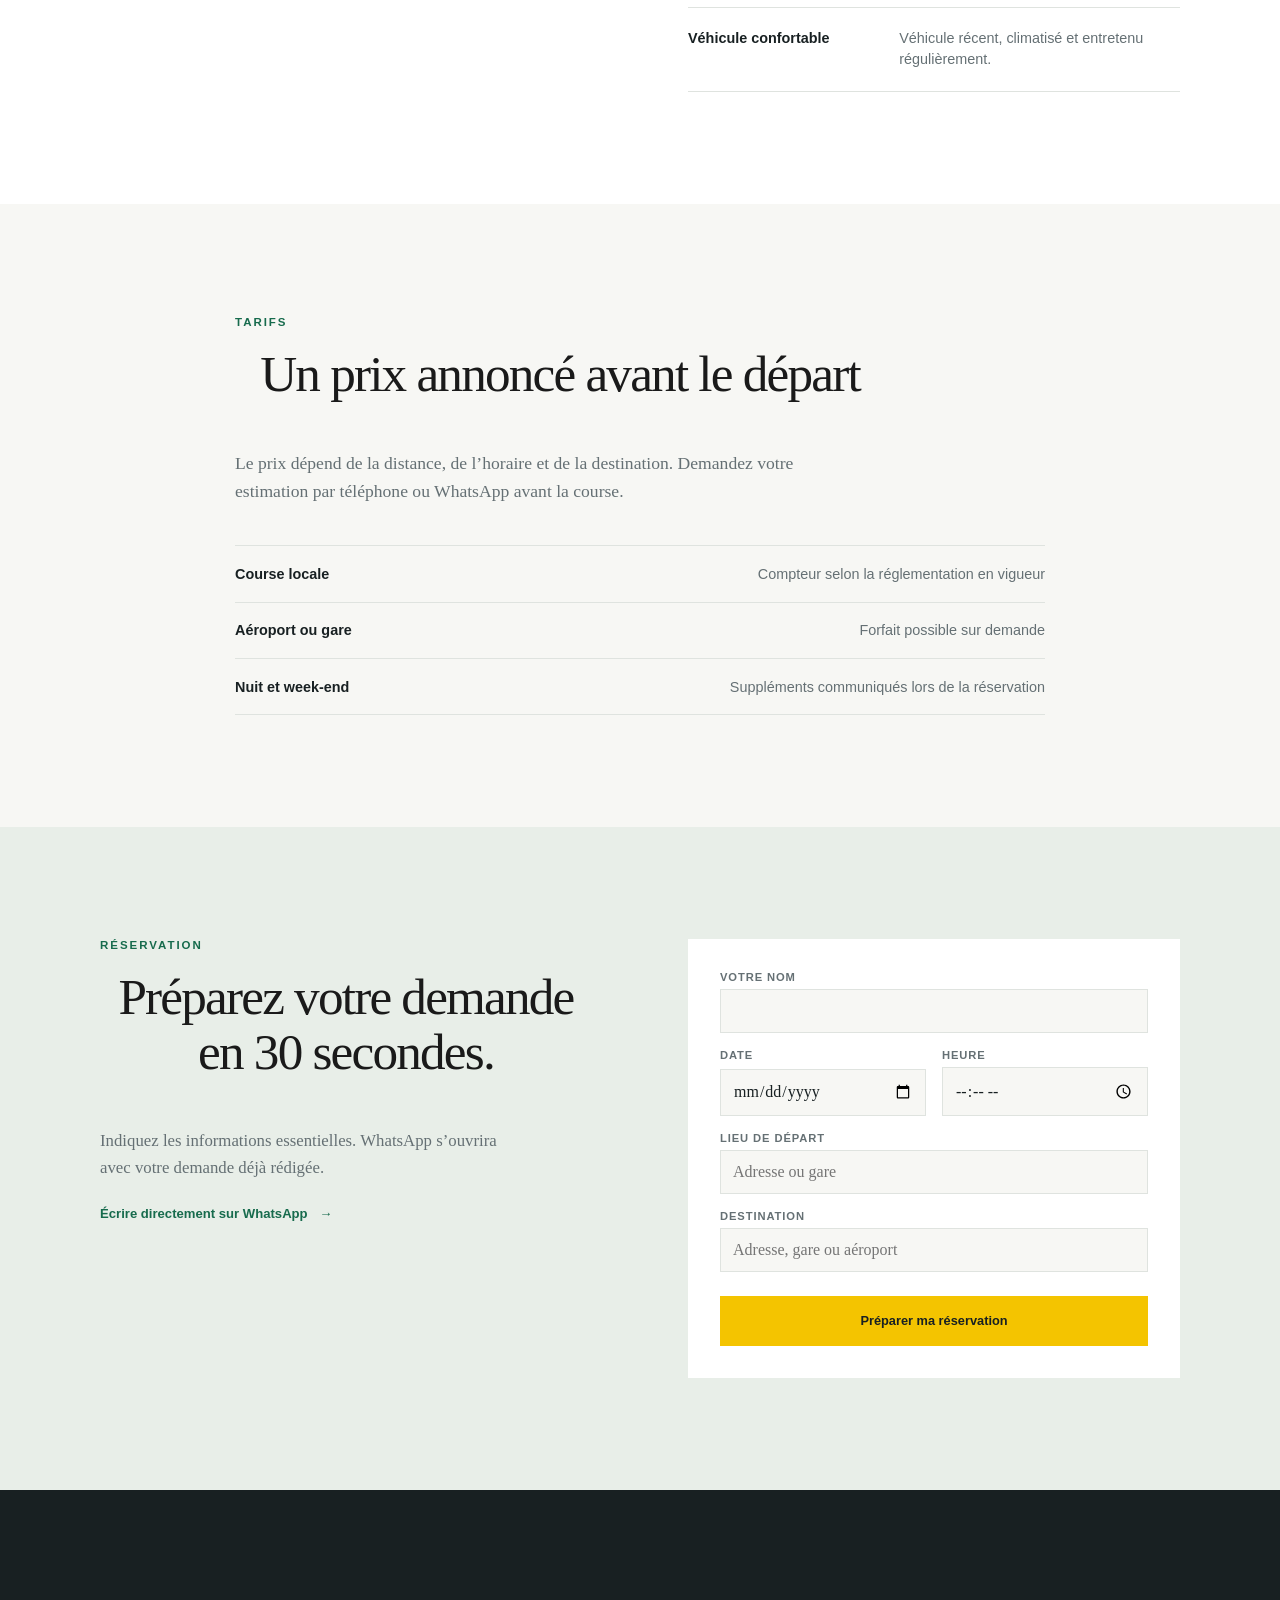
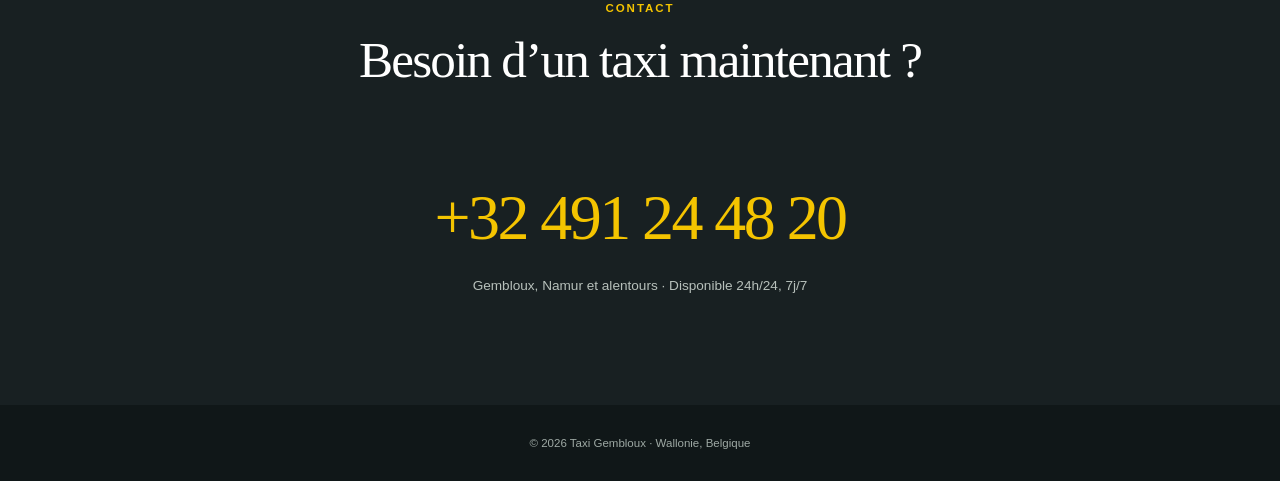
==== commit 33d04f8b: "Modernisation du site" ====
--- a/index.html
+++ b/index.html
@@ -3,247 +3,112 @@
   <head>
     <meta charset="UTF-8" />
     <meta name="viewport" content="width=device-width, initial-scale=1.0" />
-    <title>Taxi Gembloux - Transport Professionnel</title>
-
-    <meta
-      name="description"
-      content="Service de taxi fiable et professionnel à Gembloux et Namur. Courses locales, aéroports, gares. Réservation 24h/24, 7j/7."
-    />
-
+    <title>Taxi Gembloux | Namur, gares et aéroports 24h/24</title>
+    <meta name="description" content="Taxi à Gembloux et Namur : trajets locaux, gares et aéroports. Réservez votre course 24h/24 par téléphone ou WhatsApp." />
+    <meta property="og:title" content="Taxi Gembloux | Trajets locaux et aéroports" />
+    <meta property="og:description" content="Réservez votre taxi à Gembloux et Namur par téléphone ou WhatsApp." />
+    <meta property="og:type" content="website" />
     <link rel="icon" type="image/svg+xml" href="favicon.svg" />
     <link rel="stylesheet" href="style.css" />
   </head>
   <body>
-    <header>
-      <nav class="container">
-        <div class="logo">🚕 TAXI</div>
+    <header class="site-header">
+      <nav class="container" aria-label="Navigation principale">
+        <a class="logo" href="#accueil" aria-label="Taxi Gembloux, accueil"><span aria-hidden="true">+</span> TAXI GEMBLOUX</a>
         <ul class="nav-links" id="nav-links">
-          <li><a href="#accueil">Accueil</a></li>
           <li><a href="#services">Services</a></li>
           <li><a href="#tarifs">Tarifs</a></li>
+          <li><a href="#reservation">Réserver</a></li>
           <li><a href="#contact">Contact</a></li>
         </ul>
-        <button
-          class="hamburger"
-          id="hamburger"
-          aria-label="Ouvrir le menu"
-          aria-expanded="false"
-        >
-          <span></span>
-          <span></span>
-          <span></span>
+        <button class="hamburger" id="hamburger" type="button" aria-label="Ouvrir le menu" aria-controls="nav-links" aria-expanded="false">
+          <span></span><span></span><span></span>
         </button>
       </nav>
     </header>
 
-    <div class="info-bar">
-      <span>⏰ Disponible 24h/24 - 7j/7</span>
-      <span>📞 +32 491 24 48 20</span>
-      <span>📍 Gembloux &amp; Namur</span>
+    <div class="info-bar" aria-label="Informations pratiques">
+      <span><strong>24h/24</strong> · 7j/7</span>
+      <a href="tel:+32491244820">+32 491 24 48 20</a>
+      <span>Gembloux · Namur</span>
     </div>
 
     <main>
       <section id="accueil" class="hero">
-        <div class="container">
-          <h1>Transport Professionnel</h1>
-          <p>Service de taxi fiable et ponctuel dans la région de Gembloux</p>
-          <a href="tel:+32491244820" class="cta-button">Appeler Maintenant</a>
+        <div class="container hero-content">
+          <p class="eyebrow">Taxi local · Wallonie</p>
+          <h1>Votre trajet, simplement.</h1>
+          <p class="hero-text">Un service de taxi disponible à Gembloux, Namur et vers les gares et aéroports de la région.</p>
+          <div class="hero-actions">
+            <a href="tel:+32491244820" class="button button-primary">Appeler le taxi</a>
+            <a href="#reservation" class="button button-secondary">Réserver une course</a>
+          </div>
+          <p class="hero-note">Réponse rapide par téléphone ou WhatsApp</p>
         </div>
       </section>
 
       <section id="services" class="section">
         <div class="container">
-          <h2>Nos Services</h2>
+          <p class="eyebrow">Pour vos déplacements</p>
+          <h2>Un taxi pour chaque destination</h2>
           <div class="services">
-            <div class="service-card">
-              <div class="service-icon">🏠</div>
-              <h3>Courses Locales</h3>
-              <p>
-                Transport dans Gembloux et Namur. Disponible 7j/7 pour tous vos
-                déplacements quotidiens.
-              </p>
-            </div>
-            <div class="service-card">
-              <div class="service-icon">✈️</div>
-              <h3>Aéroports</h3>
-              <p>
-                Liaison vers les aéroports de Bruxelles, Charleroi. Ponctualité
-                garantie pour vos vols.
-              </p>
-            </div>
-            <div class="service-card">
-              <div class="service-icon">🚉</div>
-              <h3>Gares</h3>
-              <p>
-                Transport vers les gares de Gembloux, Namur, Bruxelles et autres
-                destinations ferroviaires.
-              </p>
-            </div>
+            <article class="service-card"><div class="service-number">01</div><h3>Trajets locaux</h3><p>Déplacements quotidiens à Gembloux, Namur et dans les communes voisines.</p></article>
+            <article class="service-card"><div class="service-number">02</div><h3>Aéroports</h3><p>Départs et retours depuis Bruxelles-Zaventem et Charleroi, sur réservation.</p></article>
+            <article class="service-card"><div class="service-number">03</div><h3>Gares</h3><p>Transferts vers Gembloux, Namur, Bruxelles et les principales gares de Belgique.</p></article>
           </div>
         </div>
       </section>
 
-      <section class="section info-section">
-        <div class="container">
-          <div class="info-grid">
-            <div class="info-card">
-              <h3>⏰ Disponibilité</h3>
-              <p>
-                Service disponible 24h/24, 7j/7. Réservation recommandée pour
-                les courses tôt le matin ou tard le soir.
-              </p>
-            </div>
-            <div class="info-card">
-              <h3>🚗 Véhicule</h3>
-              <p>
-                Véhicule récent, climatisé et confortable. Entretien régulier et
-                assurance tous risques.
-              </p>
-            </div>
-            <div class="info-card">
-              <h3>💳 Paiement</h3>
-              <p>
-                Paiement en espèces ou par carte bancaire. Factures disponibles
-                sur demande.
-              </p>
-            </div>
-            <div class="info-card">
-              <h3>📱 Réservation</h3>
-              <p>
-                Réservation par téléphone. Service de courses immédiates selon
-                disponibilité.
-              </p>
-            </div>
-          </div>
+      <section class="section reassurance">
+        <div class="container reassurance-grid">
+          <div><p class="eyebrow">Un service clair</p><h2>Confortable, ponctuel, sans détour.</h2></div>
+          <div class="reassurance-list"><p><strong>Disponible à toute heure</strong><span>Courses immédiates selon disponibilité. Réservation conseillée pour les départs matinaux.</span></p><p><strong>Paiement facile</strong><span>Espèces ou carte bancaire. Facture disponible sur demande.</span></p><p><strong>Véhicule confortable</strong><span>Véhicule récent, climatisé et entretenu régulièrement.</span></p></div>
         </div>
       </section>
 
       <section id="tarifs" class="section">
-        <div class="container">
-          <h2>Tarification</h2>
-          <div class="info-grid">
-            <div class="info-card">
-              <h3>🏢 Tarif de base</h3>
-              <p>
-                Prise en charge + tarif au kilomètre selon la grille officielle.
-                Suppléments de nuit et weekend applicables.
-              </p>
-            </div>
-            <div class="info-card">
-              <h3>✈️ Forfaits Aéroports</h3>
-              <p>
-                Tarifs forfaitaires disponibles pour les liaisons vers les
-                aéroports. Devis sur demande.
-              </p>
-            </div>
-            <div class="info-card">
-              <h3>🌙 Nuit & Weekend</h3>
-              <p>
-                Supplément applicable de 22h à 6h et les weekends. Tarif majoré
-                conformément à la réglementation.
-              </p>
-            </div>
-          </div>
+        <div class="container narrow">
+          <p class="eyebrow">Tarifs</p><h2>Un prix annoncé avant le départ</h2>
+          <p class="section-intro">Le prix dépend de la distance, de l’horaire et de la destination. Demandez votre estimation par téléphone ou WhatsApp avant la course.</p>
+          <div class="price-points"><div><strong>Course locale</strong><span>Compteur selon la réglementation en vigueur</span></div><div><strong>Aéroport ou gare</strong><span>Forfait possible sur demande</span></div><div><strong>Nuit et week-end</strong><span>Suppléments communiqués lors de la réservation</span></div></div>
         </div>
       </section>
 
-      <section id="contact" class="section contact">
-        <div class="container">
-          <h2>Contact</h2>
-          <div class="contact-info">
-            <div class="contact-item">
-              <h3>📞 Téléphone</h3>
-              <p>+32 491 24 48 20</p>
-            </div>
-            <div class="contact-item">
-              <h3>📍 Zone de Service</h3>
-              <p>Gembloux et Namur<br />Wallonie, Belgique</p>
-            </div>
-            <div class="contact-item">
-              <h3>🕒 Horaires</h3>
-              <p>24h/24 - 7j/7<br />Sur réservation</p>
-            </div>
-          </div>
+      <section id="reservation" class="section reservation">
+        <div class="container reservation-grid">
+          <div><p class="eyebrow">Réservation</p><h2>Préparez votre demande en 30 secondes.</h2><p>Indiquez les informations essentielles. WhatsApp s’ouvrira avec votre demande déjà rédigée.</p><a href="https://wa.me/32491244820" class="text-link" target="_blank" rel="noopener noreferrer">Écrire directement sur WhatsApp <span aria-hidden="true">→</span></a></div>
+          <form id="booking-form" class="booking-form">
+            <label for="name">Votre nom<input id="name" name="name" type="text" autocomplete="name" required /></label>
+            <div class="form-row"><label for="date">Date<input id="date" name="date" type="date" required /></label><label for="time">Heure<input id="time" name="time" type="time" required /></label></div>
+            <label for="pickup">Lieu de départ<input id="pickup" name="pickup" type="text" placeholder="Adresse ou gare" required /></label>
+            <label for="destination">Destination<input id="destination" name="destination" type="text" placeholder="Adresse, gare ou aéroport" required /></label>
+            <button class="button button-primary" type="submit">Préparer ma réservation</button>
+          </form>
         </div>
       </section>
+
+      <section id="contact" class="section contact"><div class="container contact-inner"><p class="eyebrow">Contact</p><h2>Besoin d’un taxi maintenant ?</h2><a class="contact-phone" href="tel:+32491244820">+32 491 24 48 20</a><p>Gembloux, Namur et alentours · Disponible 24h/24, 7j/7</p></div></section>
     </main>
 
-    <footer>
-      <div class="container">
-        <p>&copy; 2025 - Taxi Gembloux - Transport Professionnel - Wallonie</p>
-      </div>
-    </footer>
-
-    <a
-      href="tel:+32491244820"
-      class="phone-fixed"
-      aria-label="Appeler le taxi au +32 491 24 48 20"
-      >📞 Appeler</a
-    >
-    <a
-      href="https://wa.me/32491244820"
-      class="whatsapp-fixed"
-      target="_blank"
-      rel="noopener"
-      aria-label="Contacter le taxi par WhatsApp"
-      >💬 WhatsApp</a
-    >
+    <footer><div class="container"><p>&copy; 2026 Taxi Gembloux · Wallonie, Belgique</p></div></footer>
+    <div class="action-bar"><a href="https://wa.me/32491244820" target="_blank" rel="noopener noreferrer">WhatsApp</a><a href="tel:+32491244820">Appeler</a></div>
 
     <script>
-      // Menu hamburger
       const hamburger = document.getElementById("hamburger");
       const navLinks = document.getElementById("nav-links");
-
       hamburger.addEventListener("click", () => {
         const isOpen = navLinks.classList.toggle("open");
         hamburger.classList.toggle("open", isOpen);
-        hamburger.setAttribute("aria-expanded", isOpen);
+        hamburger.setAttribute("aria-expanded", String(isOpen));
       });
-
-      // Fermer le menu au clic sur un lien
-      navLinks.querySelectorAll("a").forEach((link) => {
-        link.addEventListener("click", () => {
-          navLinks.classList.remove("open");
-          hamburger.classList.remove("open");
-          hamburger.setAttribute("aria-expanded", "false");
-        });
-      });
-
-      // Smooth scrolling pour la navigation
-      document.querySelectorAll('a[href^="#"]').forEach((anchor) => {
-        anchor.addEventListener("click", function (e) {
-          e.preventDefault();
-          const target = document.querySelector(this.getAttribute("href"));
-          if (target) {
-            target.scrollIntoView({
-              behavior: "smooth",
-              block: "start",
-            });
-          }
-        });
-      });
-
-      // Animation d'apparition des éléments au scroll
-      const observerOptions = {
-        threshold: 0.1,
-        rootMargin: "0px 0px -50px 0px",
-      };
-
-      const observer = new IntersectionObserver((entries) => {
-        entries.forEach((entry) => {
-          if (entry.isIntersecting) {
-            entry.target.style.opacity = "1";
-            entry.target.style.transform = "translateY(0)";
-          }
-        });
-      }, observerOptions);
-
-      // Observer les cartes de service
-      document.querySelectorAll(".service-card, .info-card").forEach((card) => {
-        card.style.opacity = "0";
-        card.style.transform = "translateY(20px)";
-        card.style.transition = "opacity 0.6s ease, transform 0.6s ease";
-        observer.observe(card);
+      navLinks.querySelectorAll("a").forEach((link) => link.addEventListener("click", () => {
+        navLinks.classList.remove("open"); hamburger.classList.remove("open"); hamburger.setAttribute("aria-expanded", "false");
+      }));
+      document.getElementById("booking-form").addEventListener("submit", (event) => {
+        event.preventDefault();
+        const data = new FormData(event.currentTarget);
+        const message = `Bonjour, je souhaite réserver un taxi.\nNom : ${data.get("name")}\nDate : ${data.get("date")} à ${data.get("time")}\nDépart : ${data.get("pickup")}\nDestination : ${data.get("destination")}`;
+        window.open(`https://wa.me/32491244820?text=${encodeURIComponent(message)}`, "_blank", "noopener,noreferrer");
       });
     </script>
   </body>
--- a/style.css
+++ b/style.css
@@ -369,3 +369,120 @@
     background: #f1c40f;
   }
 }
+
+/* Nouvelle direction visuelle */
+:root {
+  --ink: #182022;
+  --muted: #657074;
+  --paper: #f7f7f4;
+  --white: #ffffff;
+  --yellow: #f4c400;
+  --green: #176b4d;
+  --line: #dfe3df;
+  --header-height: 76px;
+}
+
+html { scroll-behavior: smooth; }
+body { background: var(--paper); color: var(--ink); font-family: Georgia, "Times New Roman", serif; padding-bottom: 0; }
+a { color: inherit; }
+.container { width: min(1120px, calc(100% - 48px)); margin: 0 auto; }
+.narrow { max-width: 850px; }
+.site-header { position: fixed; inset: 0 0 auto; height: var(--header-height); background: var(--ink); color: var(--white); z-index: 10; }
+nav { height: 100%; display: flex; align-items: center; justify-content: space-between; }
+.logo { color: var(--white); font: 700 1rem/1 "Trebuchet MS", sans-serif; letter-spacing: .08em; text-decoration: none; }
+.logo span { display: inline-grid; place-items: center; width: 25px; height: 25px; margin-right: 8px; border: 2px solid var(--yellow); color: var(--yellow); font-size: 1.3rem; }
+.nav-links { display: flex; gap: 2rem; list-style: none; font: 600 .82rem/1 "Trebuchet MS", sans-serif; letter-spacing: .04em; }
+.nav-links a { color: #e7ebe7; text-decoration: none; }
+.nav-links a:hover, .nav-links a:focus-visible { color: var(--yellow); }
+.info-bar { position: fixed; top: var(--header-height); inset-inline: 0; z-index: 9; display: flex; justify-content: center; gap: 2rem; padding: 8px 20px; background: var(--yellow); color: var(--ink); font: 700 .72rem/1.3 "Trebuchet MS", sans-serif; letter-spacing: .04em; }
+.info-bar a { text-decoration: none; }
+main { padding-top: calc(var(--header-height) + 33px); margin-top: 0; }
+.hero { min-height: 570px; display: flex; align-items: center; background: var(--ink); color: var(--white); padding: 0; }
+.hero-content { padding-block: 7rem; }
+.eyebrow { margin-bottom: 1rem; color: var(--green); font: 700 .72rem/1.2 "Trebuchet MS", sans-serif; letter-spacing: .17em; text-transform: uppercase; }
+.hero .eyebrow { color: var(--yellow); }
+h1, h2, h3 { font-weight: 400; line-height: 1.08; }
+h1 { max-width: 700px; font-size: clamp(3.3rem, 7vw, 6.4rem); letter-spacing: -.04em; }
+.hero-text { max-width: 535px; margin: 1.6rem 0 2.2rem; color: #c6ceca; font-size: 1.18rem; }
+.hero-actions { display: flex; flex-wrap: wrap; gap: 12px; }
+.button { display: inline-flex; min-height: 50px; align-items: center; justify-content: center; border: 0; padding: 13px 22px; cursor: pointer; font: 700 .8rem/1 "Trebuchet MS", sans-serif; text-decoration: none; transition: transform .2s, background .2s; }
+.button:hover { transform: translateY(-2px); }
+.button-primary { background: var(--yellow); color: var(--ink); }
+.button-primary:hover { background: #ffd21a; }
+.button-secondary { border: 1px solid #73807b; color: var(--white); }
+.button-secondary:hover { border-color: var(--yellow); color: var(--yellow); }
+.hero-note { margin-top: 1.3rem; color: #98a49f; font: .78rem/1.4 "Trebuchet MS", sans-serif; }
+.section { padding: 7rem 0; scroll-margin-top: calc(var(--header-height) + 33px); }
+.section h2 { max-width: 650px; font-size: clamp(2.3rem, 4vw, 4rem); letter-spacing: -.035em; }
+.services { display: grid; grid-template-columns: repeat(3, 1fr); gap: 1px; margin-top: 3.5rem; border-top: 1px solid var(--line); }
+.service-card { min-height: 250px; padding: 2rem 1.5rem 1.5rem 0; border-bottom: 1px solid var(--line); border-radius: 0; background: transparent; text-align: left; }
+.service-number { margin-bottom: 2.5rem; color: var(--green); font: 700 .8rem/1 "Trebuchet MS", sans-serif; }
+.service-card h3 { margin-bottom: .8rem; font-size: 1.65rem; }
+.service-card p, .section-intro { max-width: 310px; color: var(--muted); font-size: 1rem; }
+.reassurance { background: var(--white); }
+.reassurance-grid, .reservation-grid { display: grid; grid-template-columns: 1fr 1fr; gap: 6rem; align-items: start; }
+.reassurance-list { border-top: 1px solid var(--line); }
+.reassurance-list p { display: grid; grid-template-columns: 1fr 1.5fr; gap: 1.5rem; padding: 1.25rem 0; border-bottom: 1px solid var(--line); font: .9rem/1.5 "Trebuchet MS", sans-serif; }
+.reassurance-list span { color: var(--muted); }
+.section-intro { max-width: 610px; margin: 1.5rem 0 2.5rem; font-size: 1.1rem; }
+.price-points { border-top: 1px solid var(--line); }
+.price-points div { display: flex; justify-content: space-between; gap: 2rem; padding: 1.1rem 0; border-bottom: 1px solid var(--line); font: .9rem/1.4 "Trebuchet MS", sans-serif; }
+.price-points span { color: var(--muted); text-align: right; }
+.reservation { background: #e8eee8; }
+.reservation-grid > div > p:not(.eyebrow) { max-width: 420px; margin-top: 1.5rem; color: var(--muted); font-size: 1.05rem; }
+.text-link { display: inline-block; margin-top: 1.5rem; color: var(--green); font: 700 .82rem "Trebuchet MS", sans-serif; text-decoration: none; }
+.text-link span { margin-left: 8px; }
+.booking-form { display: grid; gap: 1rem; padding: 2rem; background: var(--white); }
+label { display: grid; gap: 6px; color: var(--muted); font: 700 .7rem "Trebuchet MS", sans-serif; letter-spacing: .08em; text-transform: uppercase; }
+input { width: 100%; border: 1px solid var(--line); border-radius: 0; padding: 12px; background: var(--paper); color: var(--ink); font: 1rem Georgia, serif; }
+input:focus { outline: 2px solid var(--green); outline-offset: 1px; }
+.form-row { display: grid; grid-template-columns: 1fr 1fr; gap: 1rem; }
+.booking-form .button { width: 100%; margin-top: .5rem; }
+.contact { background: var(--ink); color: var(--white); text-align: center; }
+.contact h2 { color: var(--white); }
+.contact-inner { display: grid; justify-items: center; }
+.contact .eyebrow { color: var(--yellow); }
+.contact-phone { margin: 2rem 0 .5rem; color: var(--yellow); font-size: clamp(2rem, 5vw, 4rem); letter-spacing: -.04em; text-decoration: none; }
+.contact-inner > p:last-child { color: #b7c0bb; font: .85rem "Trebuchet MS", sans-serif; }
+footer { padding: 2rem 0; background: #101718; color: #9ea9a4; font: .72rem "Trebuchet MS", sans-serif; }
+.action-bar { display: none; }
+.hamburger { display: none; border: 0; background: transparent; cursor: pointer; }
+.hamburger span { display: block; width: 25px; height: 2px; margin: 5px; background: var(--white); }
+:focus-visible { outline: 2px solid var(--yellow); outline-offset: 4px; }
+
+@media (max-width: 700px) {
+  body { padding-bottom: 62px; }
+  .container { width: min(100% - 32px, 560px); }
+  .site-header { height: 64px; }
+  .info-bar { top: 64px; gap: .7rem; justify-content: space-between; padding: 7px 16px; font-size: .62rem; }
+  main { padding-top: 93px; }
+  .hamburger { display: block; }
+  .nav-links { display: none; position: absolute; top: 64px; right: 0; left: 0; flex-direction: column; gap: 0; padding: .5rem 16px 1rem; background: var(--ink); }
+  .nav-links.open { display: flex; }
+  .nav-links a { display: block; padding: .75rem 0; border-bottom: 1px solid #303c3a; }
+  .hero { min-height: 520px; }
+  .hero-content { padding-block: 5rem; }
+  h1 { font-size: clamp(3rem, 15vw, 4.8rem); }
+  .hero-text { font-size: 1rem; }
+  .button { width: 100%; }
+  .section { padding: 5rem 0; }
+  .section h2 { font-size: 2.7rem; }
+  .services, .reassurance-grid, .reservation-grid { grid-template-columns: 1fr; gap: 2.5rem; }
+  .service-card { min-height: 0; padding: 1.5rem 0; }
+  .service-number { margin-bottom: 1rem; }
+  .reassurance-list p { grid-template-columns: 1fr; gap: .35rem; }
+  .price-points div { display: grid; gap: .35rem; }
+  .price-points span { text-align: left; }
+  .booking-form { padding: 1.25rem; }
+  .action-bar { position: fixed; right: 0; bottom: 0; left: 0; z-index: 20; display: grid; grid-template-columns: 1fr 1fr; height: 62px; box-shadow: 0 -3px 14px #18202222; font: 700 .8rem "Trebuchet MS", sans-serif; }
+  .action-bar a { display: grid; place-items: center; text-decoration: none; }
+  .action-bar a:first-child { background: var(--green); color: var(--white); }
+  .action-bar a:last-child { background: var(--yellow); color: var(--ink); }
+}
+
+@media (prefers-reduced-motion: reduce) {
+  html { scroll-behavior: auto; }
+  *, *::before, *::after { transition-duration: .01ms !important; }
+}
+
+.reservation-grid, .booking-form, input { min-width: 0; }
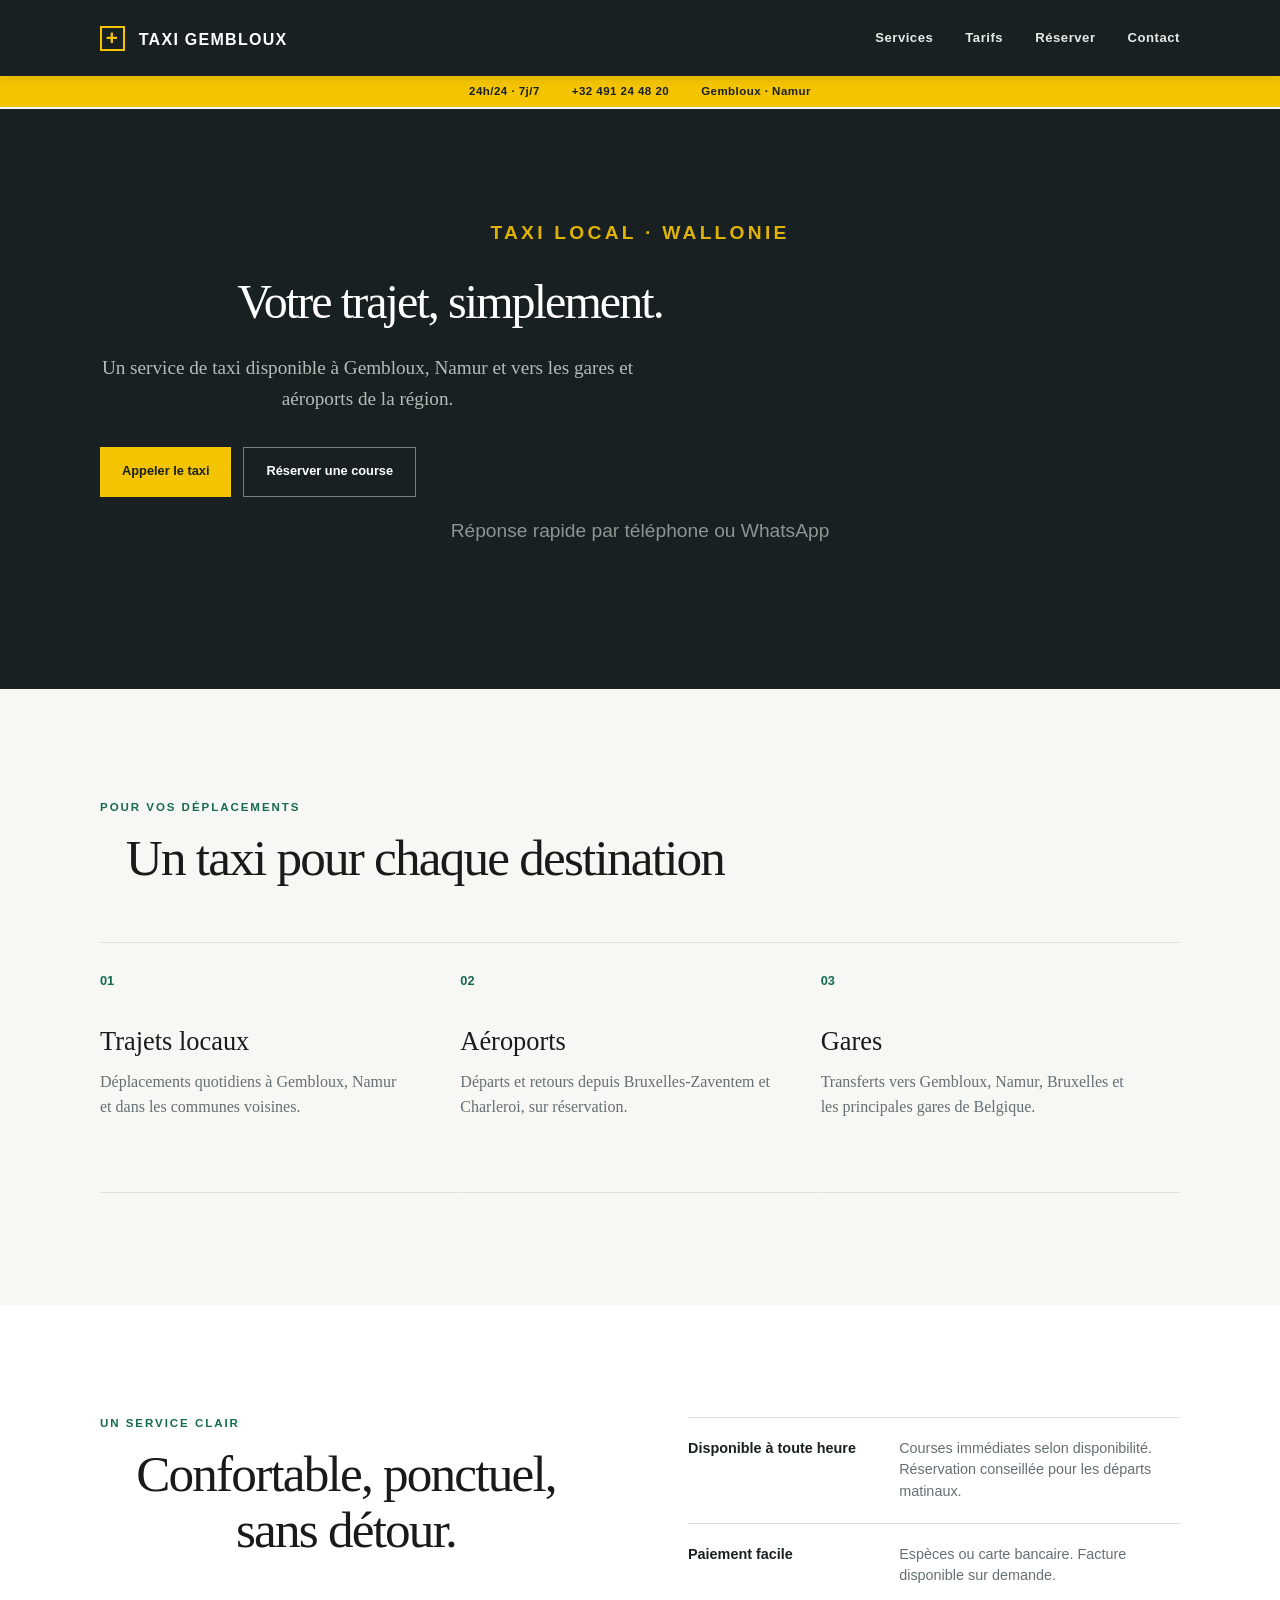
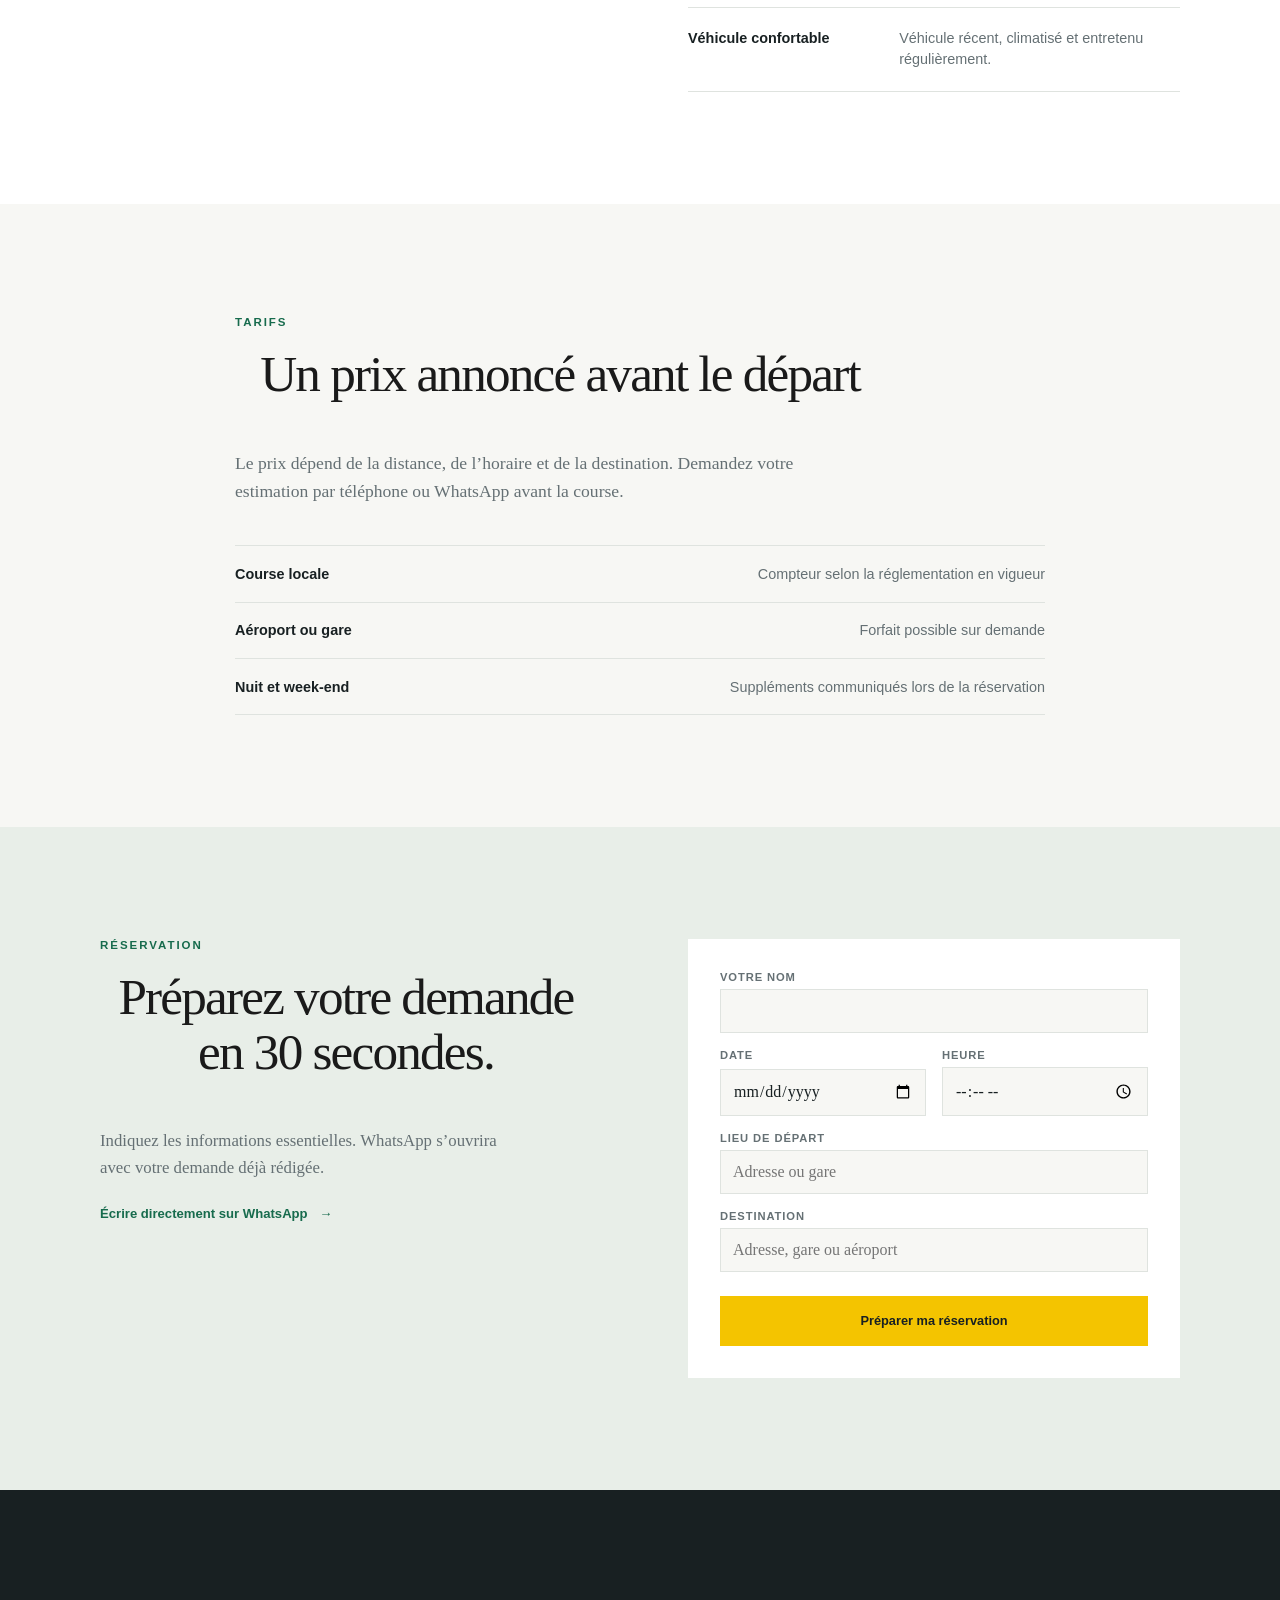
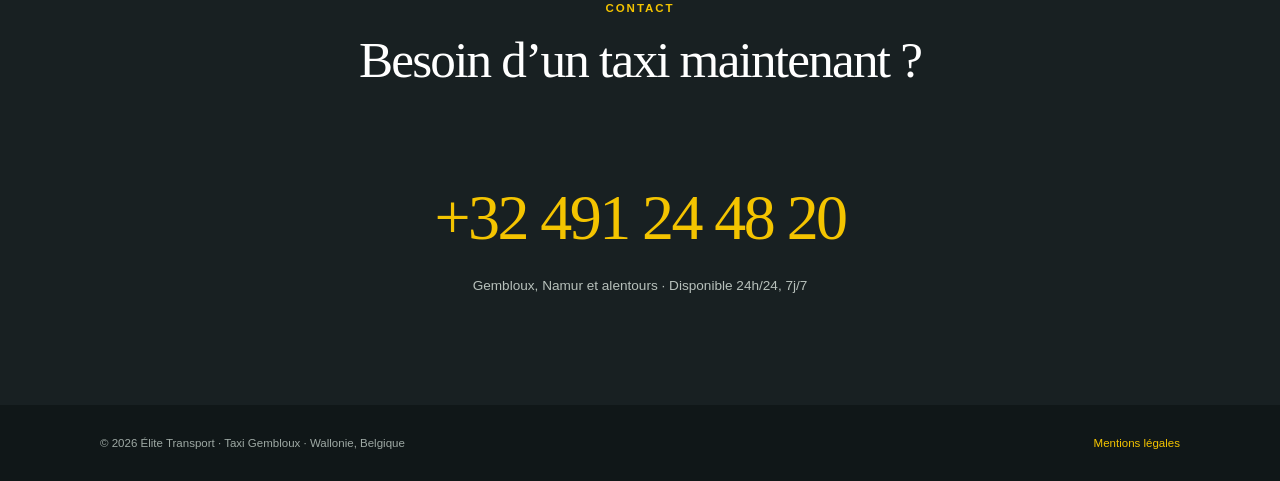
==== commit 2fc7541f: "Ajout lien mentions légales" ====
--- a/index.html
+++ b/index.html
@@ -90,7 +90,7 @@
       <section id="contact" class="section contact"><div class="container contact-inner"><p class="eyebrow">Contact</p><h2>Besoin d’un taxi maintenant ?</h2><a class="contact-phone" href="tel:+32491244820">+32 491 24 48 20</a><p>Gembloux, Namur et alentours · Disponible 24h/24, 7j/7</p></div></section>
     </main>
 
-    <footer><div class="container"><p>&copy; 2026 Taxi Gembloux · Wallonie, Belgique</p></div></footer>
+    <footer><div class="container footer-content"><p>&copy; 2026 Élite Transport · Taxi Gembloux · Wallonie, Belgique</p><a href="mentions-legales.html">Mentions légales</a></div></footer>
     <div class="action-bar"><a href="https://wa.me/32491244820" target="_blank" rel="noopener noreferrer">WhatsApp</a><a href="tel:+32491244820">Appeler</a></div>
 
     <script>
--- a/style.css
+++ b/style.css
@@ -445,6 +445,8 @@
 .contact-phone { margin: 2rem 0 .5rem; color: var(--yellow); font-size: clamp(2rem, 5vw, 4rem); letter-spacing: -.04em; text-decoration: none; }
 .contact-inner > p:last-child { color: #b7c0bb; font: .85rem "Trebuchet MS", sans-serif; }
 footer { padding: 2rem 0; background: #101718; color: #9ea9a4; font: .72rem "Trebuchet MS", sans-serif; }
+.footer-content { display: flex; align-items: center; justify-content: space-between; gap: 1rem; }
+.footer-content a { color: var(--yellow); text-decoration: none; }
 .action-bar { display: none; }
 .hamburger { display: none; border: 0; background: transparent; cursor: pointer; }
 .hamburger span { display: block; width: 25px; height: 2px; margin: 5px; background: var(--white); }
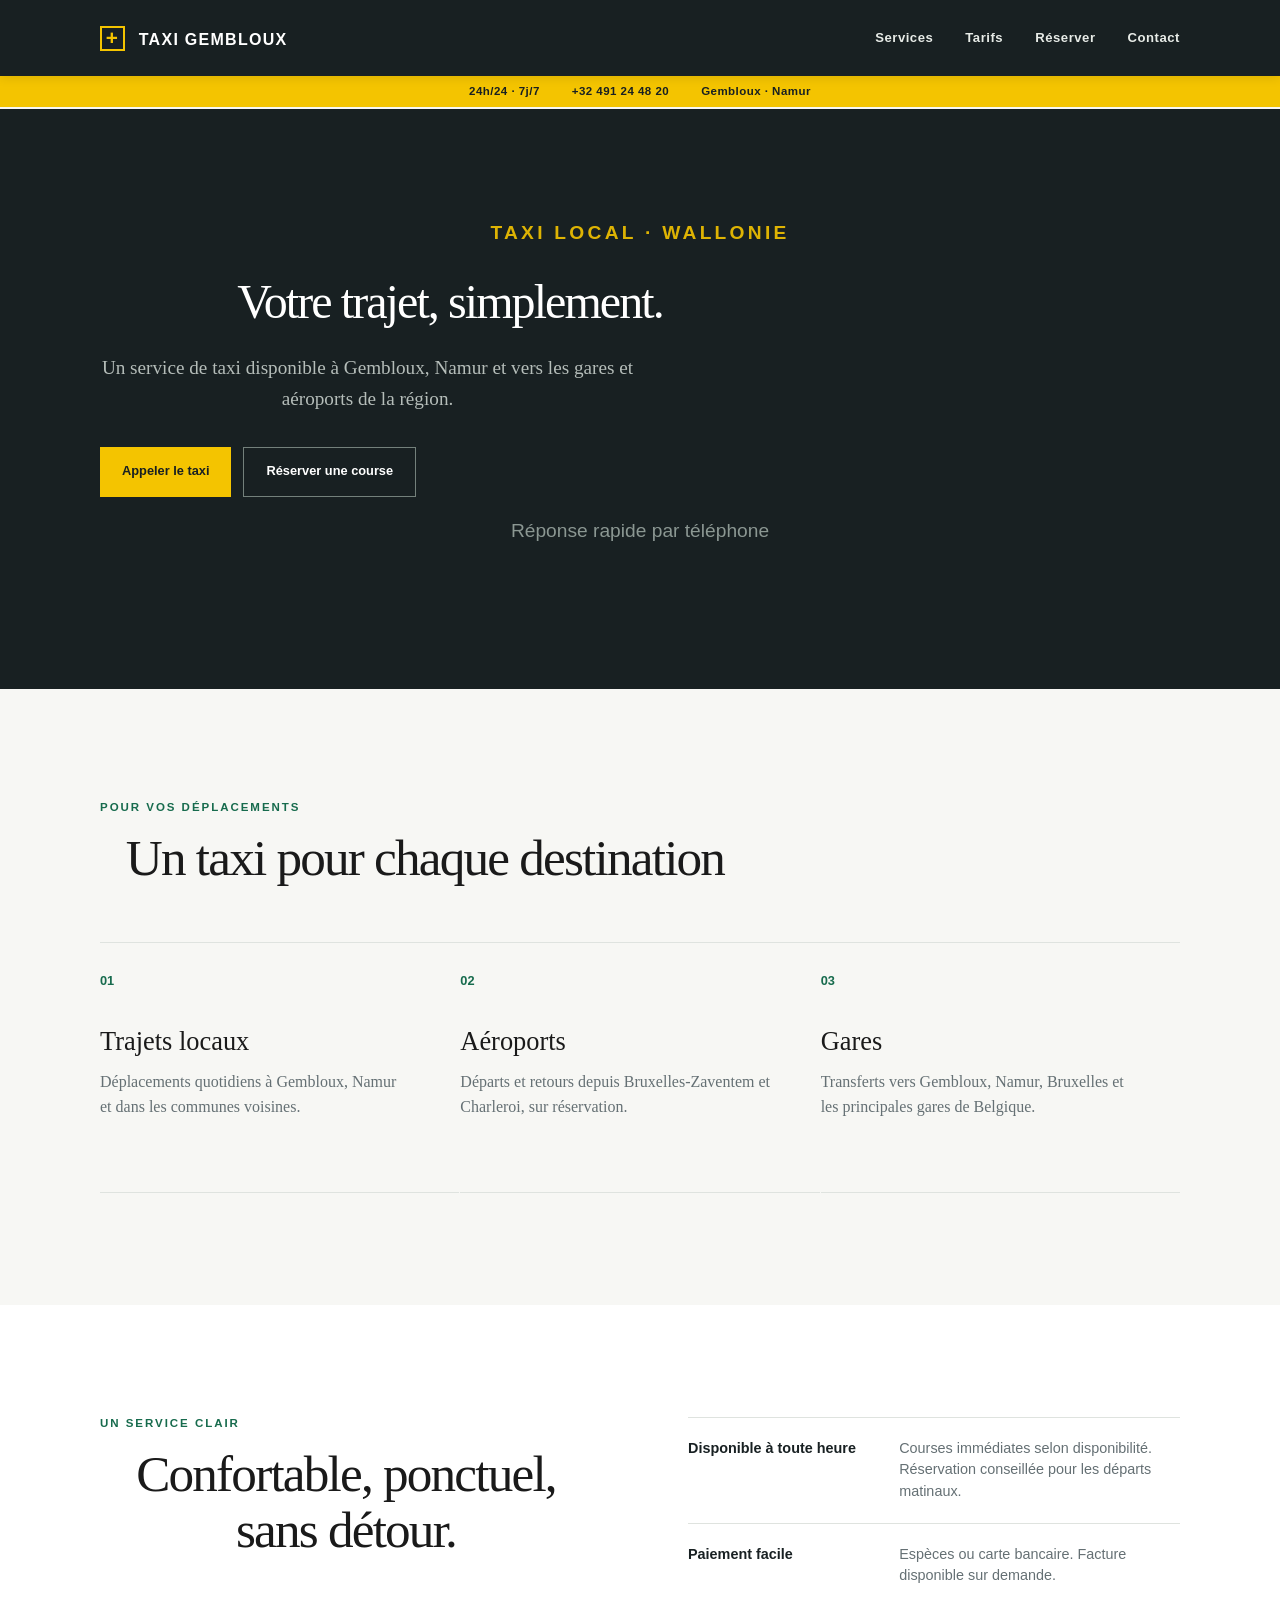
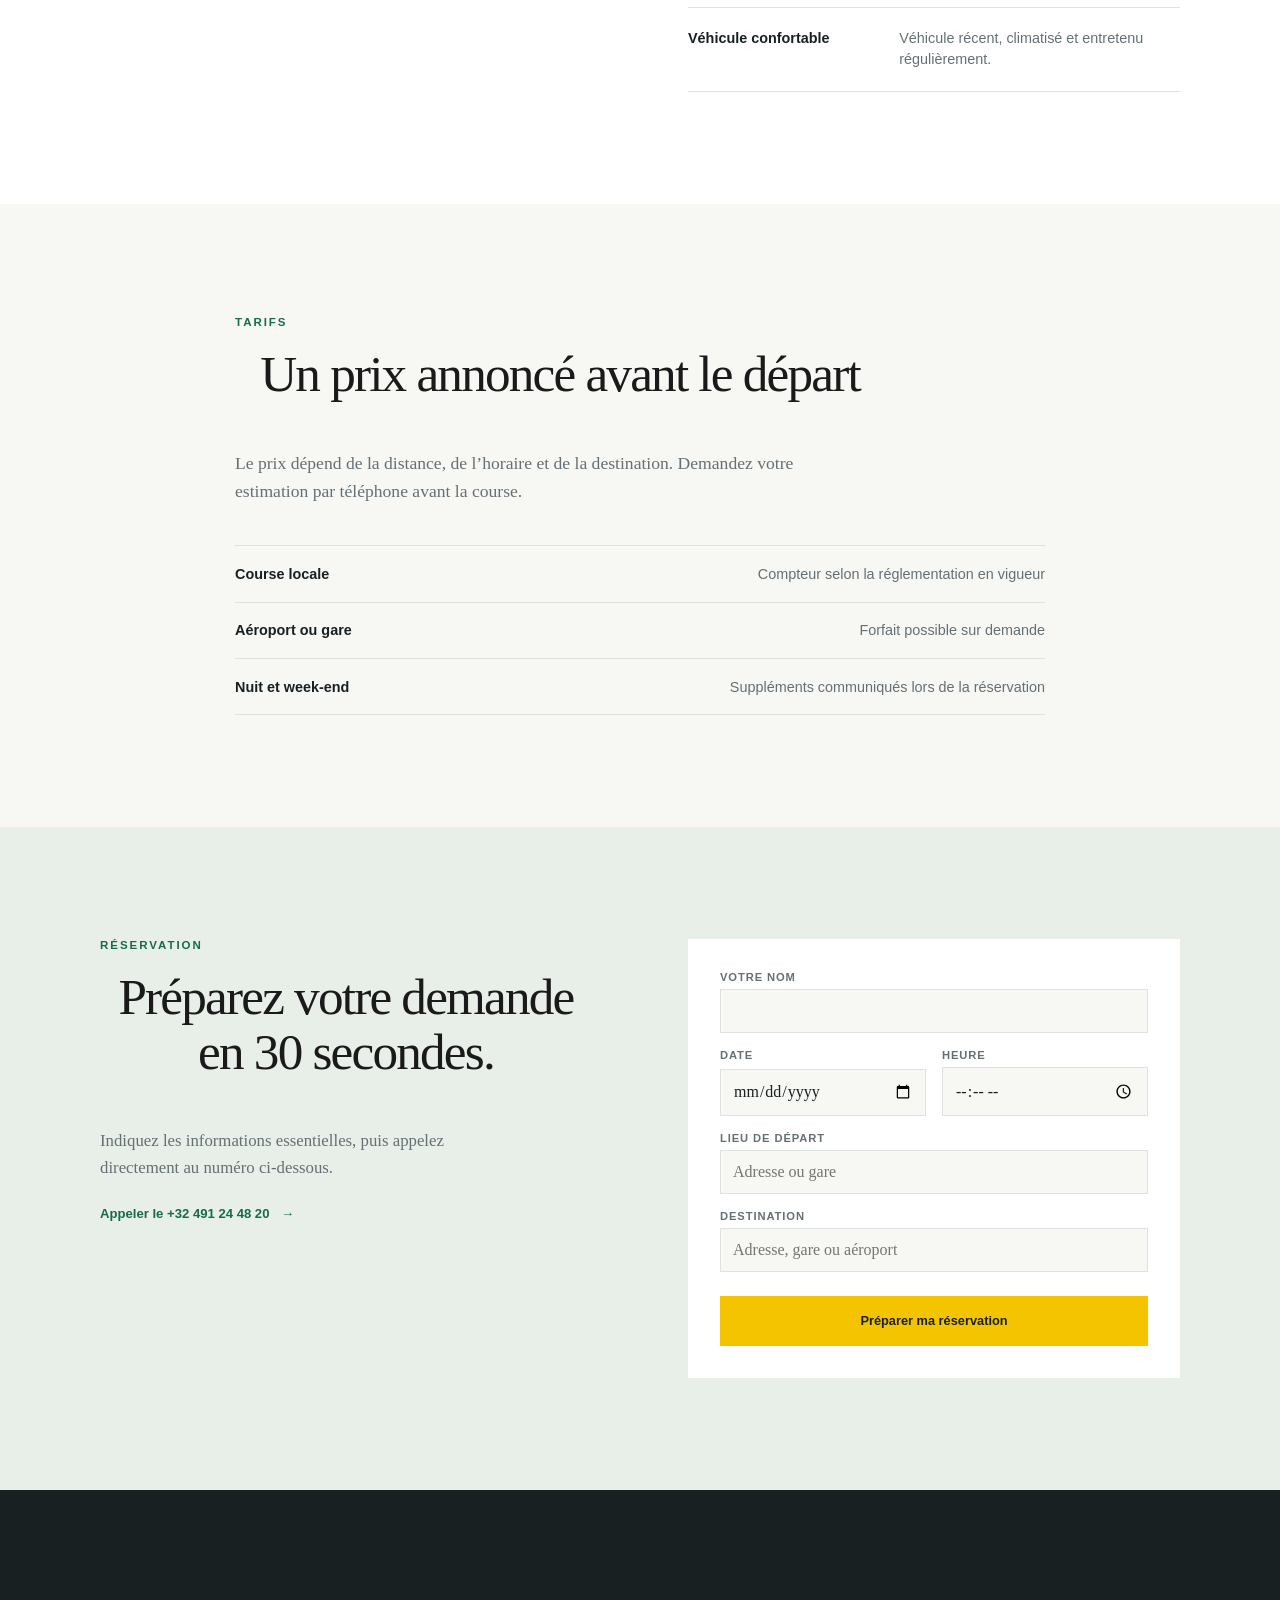
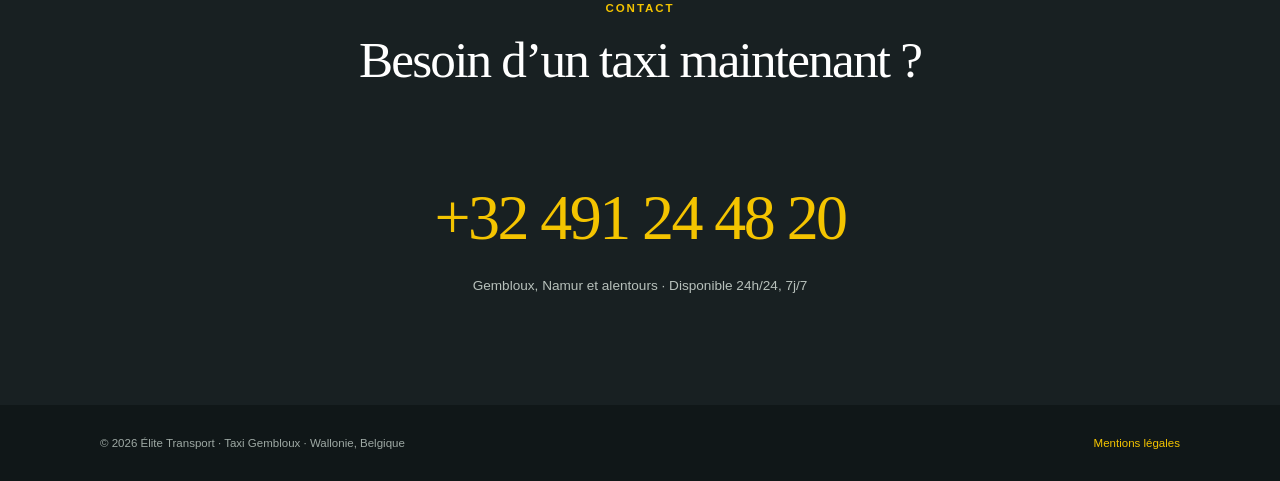
==== commit 673eebf2: "Mises à jour du site" ====
--- a/index.html
+++ b/index.html
@@ -4,9 +4,9 @@
     <meta charset="UTF-8" />
     <meta name="viewport" content="width=device-width, initial-scale=1.0" />
     <title>Taxi Gembloux | Namur, gares et aéroports 24h/24</title>
-    <meta name="description" content="Taxi à Gembloux et Namur : trajets locaux, gares et aéroports. Réservez votre course 24h/24 par téléphone ou WhatsApp." />
+    <meta name="description" content="Taxi à Gembloux et Namur : trajets locaux, gares et aéroports. Réservez votre course 24h/24 par téléphone." />
     <meta property="og:title" content="Taxi Gembloux | Trajets locaux et aéroports" />
-    <meta property="og:description" content="Réservez votre taxi à Gembloux et Namur par téléphone ou WhatsApp." />
+    <meta property="og:description" content="Réservez votre taxi à Gembloux et Namur par téléphone." />
     <meta property="og:type" content="website" />
     <link rel="icon" type="image/svg+xml" href="favicon.svg" />
     <link rel="stylesheet" href="style.css" />
@@ -43,7 +43,7 @@
             <a href="tel:+32491244820" class="button button-primary">Appeler le taxi</a>
             <a href="#reservation" class="button button-secondary">Réserver une course</a>
           </div>
-          <p class="hero-note">Réponse rapide par téléphone ou WhatsApp</p>
+          <p class="hero-note">Réponse rapide par téléphone</p>
         </div>
       </section>
 
@@ -69,14 +69,14 @@
       <section id="tarifs" class="section">
         <div class="container narrow">
           <p class="eyebrow">Tarifs</p><h2>Un prix annoncé avant le départ</h2>
-          <p class="section-intro">Le prix dépend de la distance, de l’horaire et de la destination. Demandez votre estimation par téléphone ou WhatsApp avant la course.</p>
+          <p class="section-intro">Le prix dépend de la distance, de l’horaire et de la destination. Demandez votre estimation par téléphone avant la course.</p>
           <div class="price-points"><div><strong>Course locale</strong><span>Compteur selon la réglementation en vigueur</span></div><div><strong>Aéroport ou gare</strong><span>Forfait possible sur demande</span></div><div><strong>Nuit et week-end</strong><span>Suppléments communiqués lors de la réservation</span></div></div>
         </div>
       </section>
 
       <section id="reservation" class="section reservation">
         <div class="container reservation-grid">
-          <div><p class="eyebrow">Réservation</p><h2>Préparez votre demande en 30 secondes.</h2><p>Indiquez les informations essentielles. WhatsApp s’ouvrira avec votre demande déjà rédigée.</p><a href="https://wa.me/32491244820" class="text-link" target="_blank" rel="noopener noreferrer">Écrire directement sur WhatsApp <span aria-hidden="true">→</span></a></div>
+          <div><p class="eyebrow">Réservation</p><h2>Préparez votre demande en 30 secondes.</h2><p>Indiquez les informations essentielles, puis appelez directement au numéro ci-dessous.</p><a href="tel:+32491244820" class="text-link">Appeler le +32 491 24 48 20 <span aria-hidden="true">→</span></a></div>
           <form id="booking-form" class="booking-form">
             <label for="name">Votre nom<input id="name" name="name" type="text" autocomplete="name" required /></label>
             <div class="form-row"><label for="date">Date<input id="date" name="date" type="date" required /></label><label for="time">Heure<input id="time" name="time" type="time" required /></label></div>
@@ -91,7 +91,7 @@
     </main>
 
     <footer><div class="container footer-content"><p>&copy; 2026 Élite Transport · Taxi Gembloux · Wallonie, Belgique</p><a href="mentions-legales.html">Mentions légales</a></div></footer>
-    <div class="action-bar"><a href="https://wa.me/32491244820" target="_blank" rel="noopener noreferrer">WhatsApp</a><a href="tel:+32491244820">Appeler</a></div>
+    <div class="action-bar"><a href="tel:+32491244820">+32 491 24 48 20</a><a href="tel:+32491244820">Appeler</a></div>
 
     <script>
       const hamburger = document.getElementById("hamburger");
@@ -106,9 +106,7 @@
       }));
       document.getElementById("booking-form").addEventListener("submit", (event) => {
         event.preventDefault();
-        const data = new FormData(event.currentTarget);
-        const message = `Bonjour, je souhaite réserver un taxi.\nNom : ${data.get("name")}\nDate : ${data.get("date")} à ${data.get("time")}\nDépart : ${data.get("pickup")}\nDestination : ${data.get("destination")}`;
-        window.open(`https://wa.me/32491244820?text=${encodeURIComponent(message)}`, "_blank", "noopener,noreferrer");
+        window.location.href = "tel:+32491244820";
       });
     </script>
   </body>
--- a/style.css
+++ b/style.css
@@ -236,25 +236,6 @@
 }
 
 .phone-fixed:hover {
-  transform: scale(1.05);
-}
-
-.whatsapp-fixed {
-  position: fixed;
-  bottom: 30px;
-  right: 160px;
-  background: #25d366;
-  color: white;
-  padding: 15px 20px;
-  border-radius: 50px;
-  text-decoration: none;
-  font-weight: bold;
-  box-shadow: 0 4px 15px rgba(37, 211, 102, 0.3);
-  z-index: 1000;
-  transition: transform 0.3s;
-}
-
-.whatsapp-fixed:hover {
   transform: scale(1.05);
 }
 
@@ -347,8 +328,7 @@
   }
 
   /* Boutons fixes — centrés avec espace entre eux */
-  .phone-fixed,
-  .whatsapp-fixed {
+  .phone-fixed {
     position: fixed;
     bottom: 20px;
     top: auto;
@@ -357,14 +337,6 @@
     transform: none;
     padding: 13px 20px;
     font-size: 0.95rem;
-  }
-
-  .whatsapp-fixed {
-    left: 8px;
-    background: #25d366;
-  }
-
-  .phone-fixed {
     right: 8px;
     background: #f1c40f;
   }
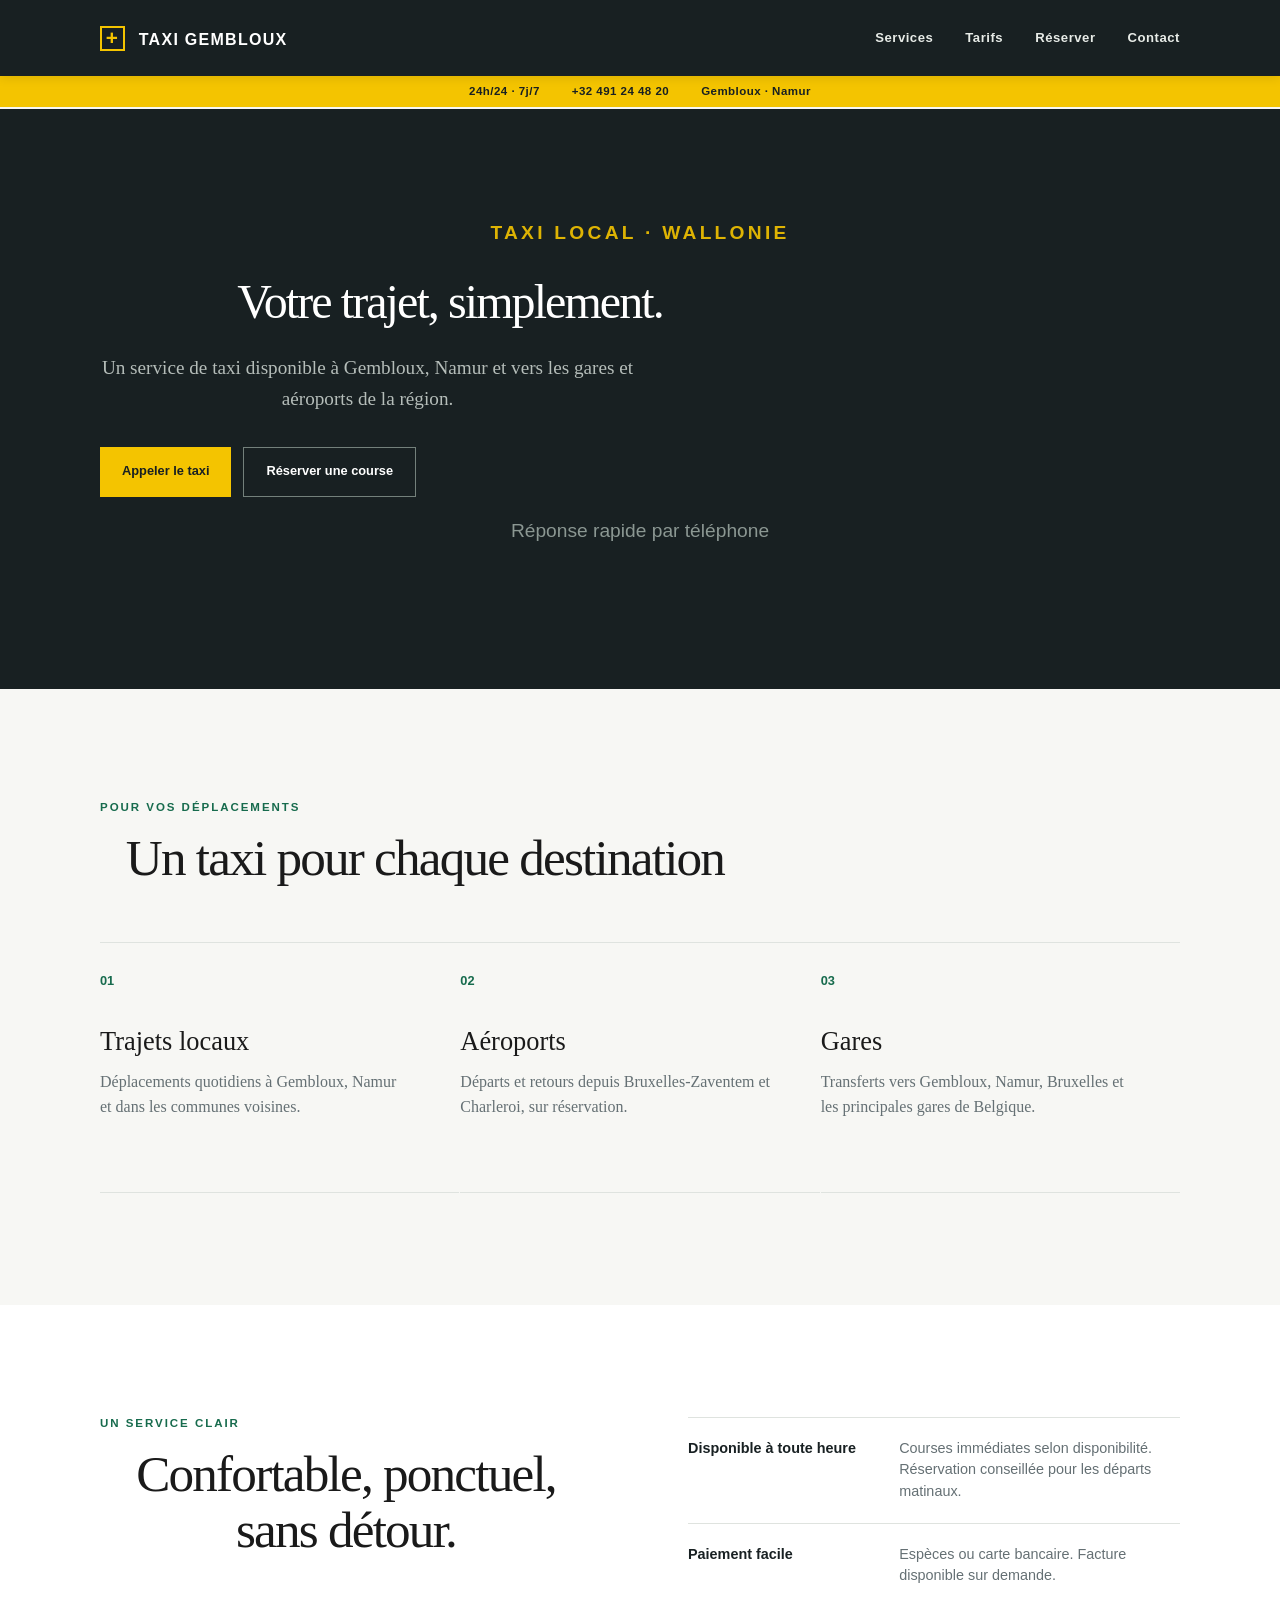
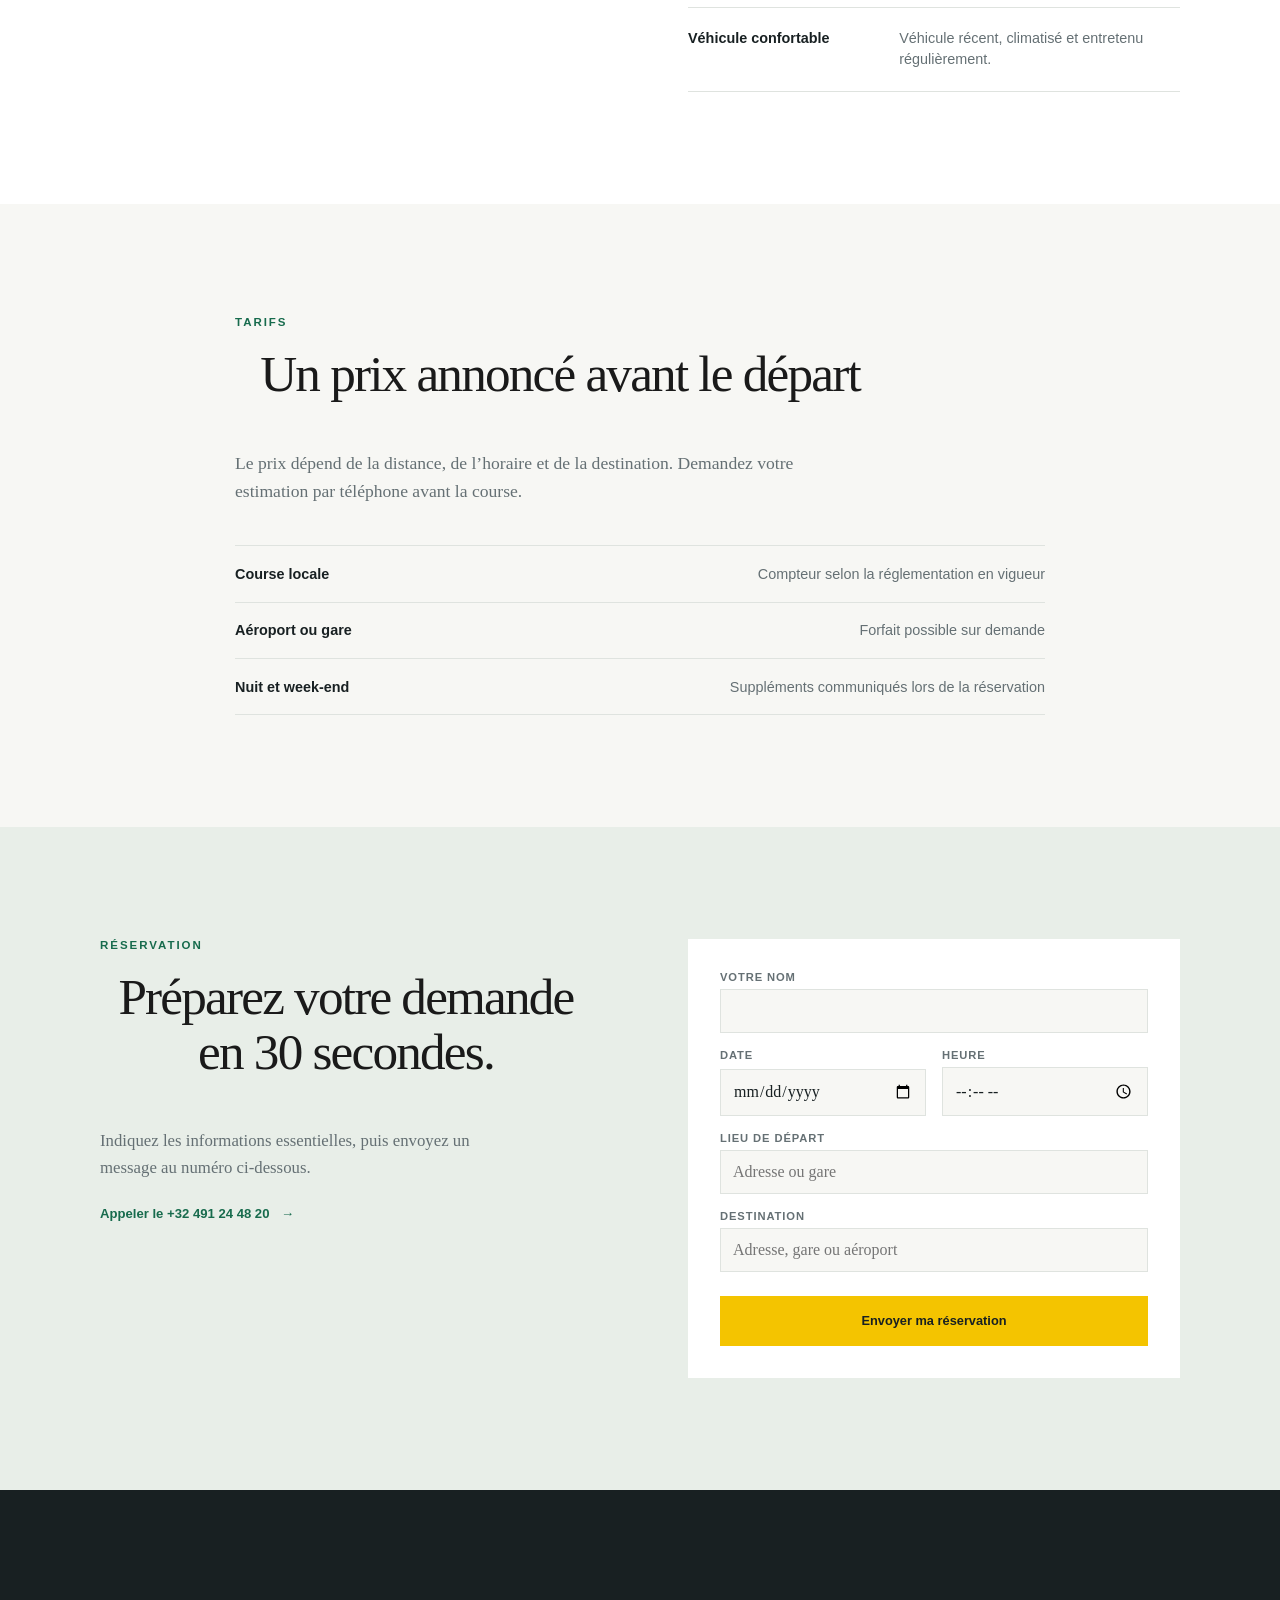
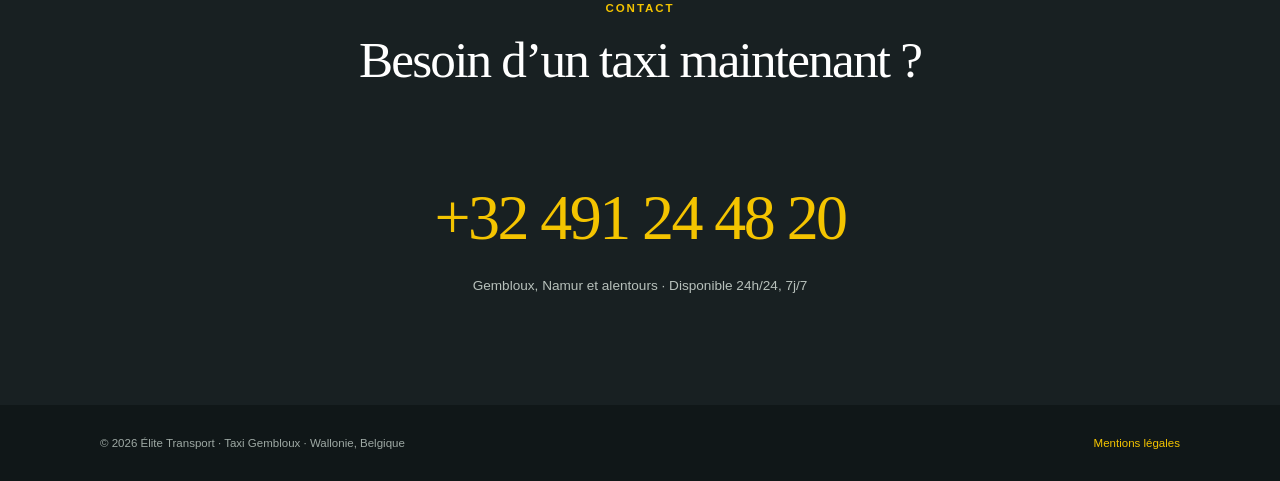
==== commit 774d1106: "Mises à jour du site" ====
--- a/index.html
+++ b/index.html
@@ -76,13 +76,13 @@
 
       <section id="reservation" class="section reservation">
         <div class="container reservation-grid">
-          <div><p class="eyebrow">Réservation</p><h2>Préparez votre demande en 30 secondes.</h2><p>Indiquez les informations essentielles, puis appelez directement au numéro ci-dessous.</p><a href="tel:+32491244820" class="text-link">Appeler le +32 491 24 48 20 <span aria-hidden="true">→</span></a></div>
+          <div><p class="eyebrow">Réservation</p><h2>Préparez votre demande en 30 secondes.</h2><p>Indiquez les informations essentielles, puis envoyez un message au numéro ci-dessous.</p><a href="tel:+32491244820" class="text-link">Appeler le +32 491 24 48 20 <span aria-hidden="true">→</span></a></div>
           <form id="booking-form" class="booking-form">
             <label for="name">Votre nom<input id="name" name="name" type="text" autocomplete="name" required /></label>
             <div class="form-row"><label for="date">Date<input id="date" name="date" type="date" required /></label><label for="time">Heure<input id="time" name="time" type="time" required /></label></div>
             <label for="pickup">Lieu de départ<input id="pickup" name="pickup" type="text" placeholder="Adresse ou gare" required /></label>
             <label for="destination">Destination<input id="destination" name="destination" type="text" placeholder="Adresse, gare ou aéroport" required /></label>
-            <button class="button button-primary" type="submit">Préparer ma réservation</button>
+            <button class="button button-primary" type="submit">Envoyer ma réservation</button>
           </form>
         </div>
       </section>
@@ -106,7 +106,9 @@
       }));
       document.getElementById("booking-form").addEventListener("submit", (event) => {
         event.preventDefault();
-        window.location.href = "tel:+32491244820";
+        const data = new FormData(event.currentTarget);
+        const message = `Bonjour, je souhaite réserver un taxi.\nNom : ${data.get("name")}\nDate : ${data.get("date")} à ${data.get("time")}\nDépart : ${data.get("pickup")}\nDestination : ${data.get("destination")}`;
+        window.location.href = `sms:+32491244820?body=${encodeURIComponent(message)}`;
       });
     </script>
   </body>
